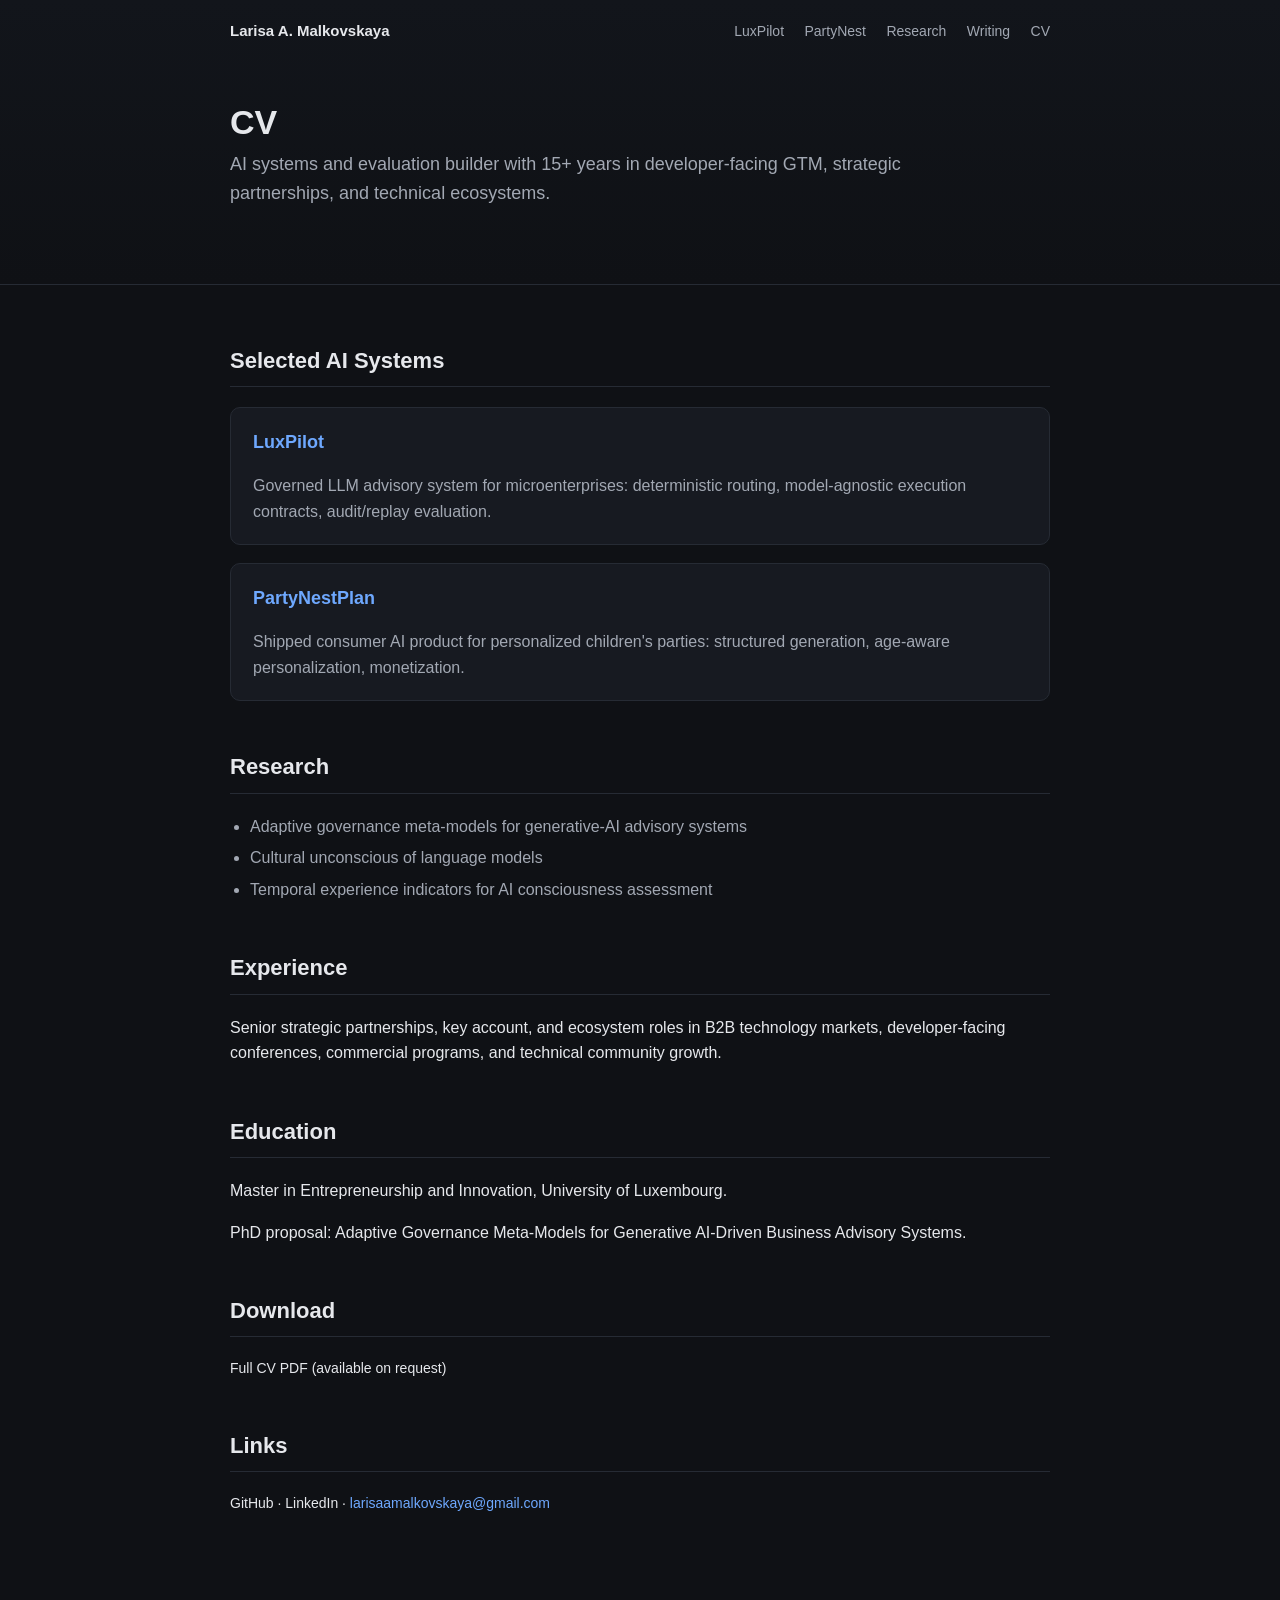
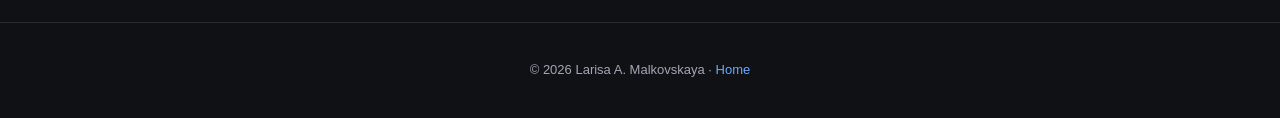
==== cv.html @ 0e454255 "Update cv.html" ====
<!DOCTYPE html>
<html lang="en">
<head>
<meta charset="utf-8">
<meta name="viewport" content="width=device-width, initial-scale=1">
<title>CV — Larisa A. Malkovskaya</title>
<link rel="stylesheet" href="assets/css/style.css">
</head>
<body>
<header class="hero">
<nav class="nav">
<a href="index.html" class="brand">Larisa A. Malkovskaya</a>
<div class="nav-links">
<a href="luxpilot.html">LuxPilot</a>
<a href="partynest.html">PartyNest</a>
<a href="research.html">Research</a>
<a href="writing.html">Writing</a>
<a href="cv.html">CV</a>
</div>
</nav>
<div class="hero-inner">
<h1>CV</h1>
<p class="tagline">AI systems and evaluation builder with 15+ years in developer-facing GTM, strategic partnerships, and technical ecosystems.</p>
</div>
</header>

<main class="container">
<section>
<h2>Selected AI Systems</h2>
<div class="card">
<h3><a href="luxpilot.html">LuxPilot</a></h3>
<p>Governed LLM advisory system for microenterprises: deterministic routing, model-agnostic execution contracts, audit/replay evaluation.</p>
</div>
<div class="card">
<h3><a href="partynest.html">PartyNestPlan</a></h3>
<p>Shipped consumer AI product for personalized children's parties: structured generation, age-aware personalization, monetization.</p>
</div>
</section>

<section>
<h2>Research</h2>
<ul class="list">
<li>Adaptive governance meta-models for generative-AI advisory systems</li>
<li>Cultural unconscious of language models</li>
<li>Temporal experience indicators for AI consciousness assessment</li>
</ul>
</section>

<section>
<h2>Experience</h2>
<p>Senior strategic partnerships, key account, and ecosystem roles in B2B technology markets, developer-facing conferences, commercial programs, and technical community growth.</p>
</section>

<section>
<h2>Education</h2>
<p>Master in Entrepreneurship and Innovation, University of Luxembourg.</p>
<p>PhD proposal: Adaptive Governance Meta-Models for Generative AI-Driven Business Advisory Systems.</p>
</section>

<section>
<h2>Download</h2>
<p class="links">Full CV PDF (available on request)</p>
</section>

<section>
<h2>Links</h2>
<p class="links">GitHub &middot; LinkedIn &middot; <a href="mailto:larisaamalkovskaya@gmail.com">larisaamalkovskaya@gmail.com</a></p>
</section>
</main>

<footer class="footer">
<p>&copy; 2026 Larisa A. Malkovskaya &middot; <a href="index.html">Home</a></p>
</footer>
</body>
</html>
---- assets/css/style.css ----
:root {
  --bg: #0f1115;
  --panel: #171a21;
  --text: #e6e8ec;
  --muted: #a2a8b3;
  --accent: #6ea8fe;
  --border: #262b34;
  --maxw: 860px;
}

* { box-sizing: border-box; }

body {
  margin: 0;
  font-family: -apple-system, BlinkMacSystemFont, "Segoe UI", Roboto, Helvetica, Arial, sans-serif;
  background: var(--bg);
  color: var(--text);
  line-height: 1.6;
}

a { color: var(--accent); text-decoration: none; }
a:hover { text-decoration: underline; }

.hero {
  border-bottom: 1px solid var(--border);
  background: linear-gradient(180deg, #12151b 0%, #0f1115 100%);
}

.nav {
  max-width: var(--maxw);
  margin: 0 auto;
  padding: 18px 20px;
  display: flex;
  flex-wrap: wrap;
  align-items: center;
  justify-content: space-between;
  gap: 12px;
}

.brand {
  font-weight: 700;
  color: var(--text);
  font-size: 15px;
}

.nav-links a {
  margin-left: 16px;
  color: var(--muted);
  font-size: 14px;
}
.nav-links a:hover { color: var(--text); }

.hero-inner {
  max-width: var(--maxw);
  margin: 0 auto;
  padding: 40px 20px 56px;
}

.hero-inner h1 {
  font-size: 34px;
  margin: 0 0 8px;
  line-height: 1.2;
}

.tagline {
  font-size: 18px;
  color: var(--accent);
  margin: 0 0 20px;
  font-weight: 500;
}

.hero-inner p { color: var(--muted); max-width: 680px; }

.container {
  max-width: var(--maxw);
  margin: 0 auto;
  padding: 40px 20px 60px;
}

section { margin-bottom: 48px; }

h2 {
  font-size: 22px;
  border-bottom: 1px solid var(--border);
  padding-bottom: 8px;
  margin-bottom: 20px;
}

h3 { font-size: 18px; margin: 0 0 8px; }

.card {
  background: var(--panel);
  border: 1px solid var(--border);
  border-radius: 10px;
  padding: 20px 22px;
  margin-bottom: 18px;
}

.card p { color: var(--muted); }
.card p:last-child { margin-bottom: 0; }

.links { font-size: 14px; }

.list { padding-left: 20px; color: var(--muted); }
.list li { margin-bottom: 6px; }

.diagram {
  background: var(--panel);
  border: 1px solid var(--border);
  border-radius: 10px;
  padding: 16px 20px;
  font-family: ui-monospace, SFMono-Regular, Menlo, monospace;
  font-size: 13px;
  color: var(--text);
  overflow-x: auto;
}

.status {
  display: inline-block;
  font-size: 12px;
  color: var(--muted);
  border: 1px solid var(--border);
  border-radius: 999px;
  padding: 2px 10px;
  margin-left: 6px;
}

.footer {
  border-top: 1px solid var(--border);
  padding: 24px 20px;
  text-align: center;
  color: var(--muted);
  font-size: 13px;
}

@media (max-width: 600px) {
  .hero-inner h1 { font-size: 28px; }
  .nav { flex-direction: column; align-items: flex-start; }
  .nav-links a { margin-left: 0; margin-right: 14px; }
}
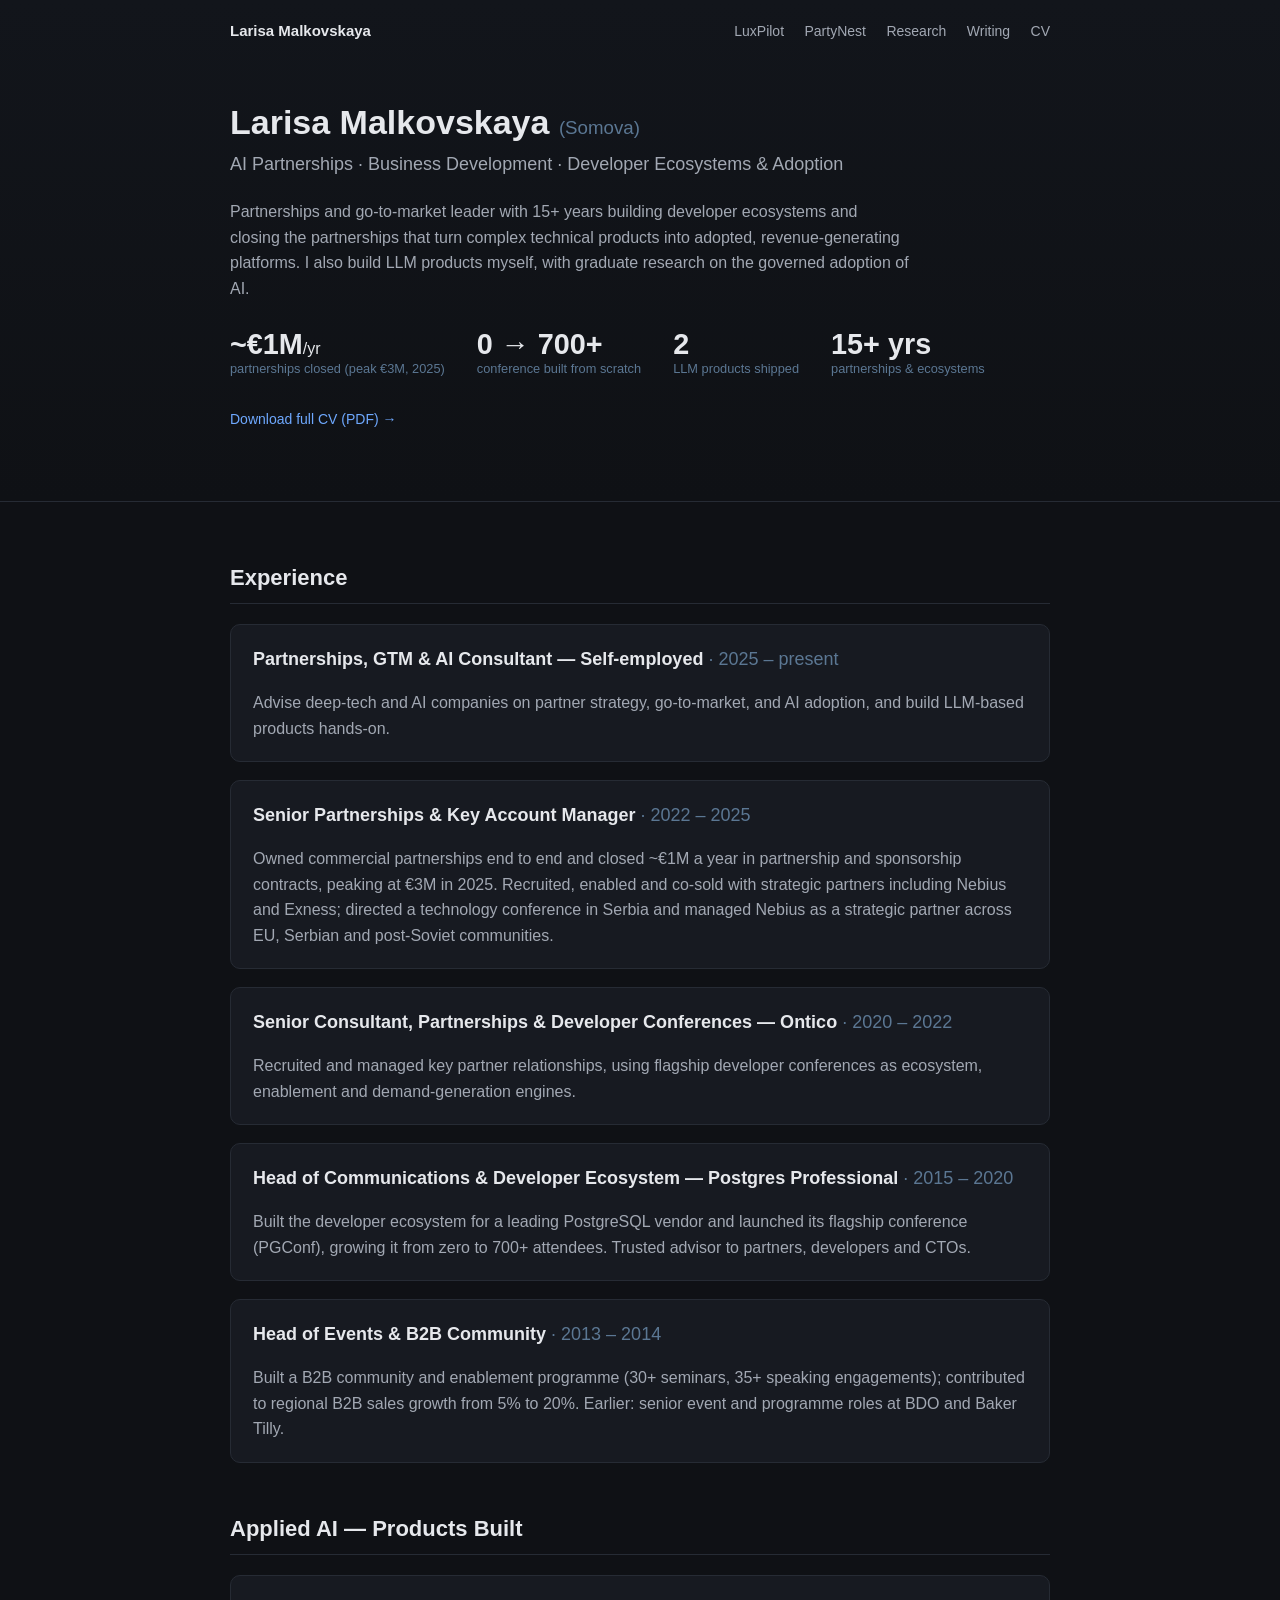
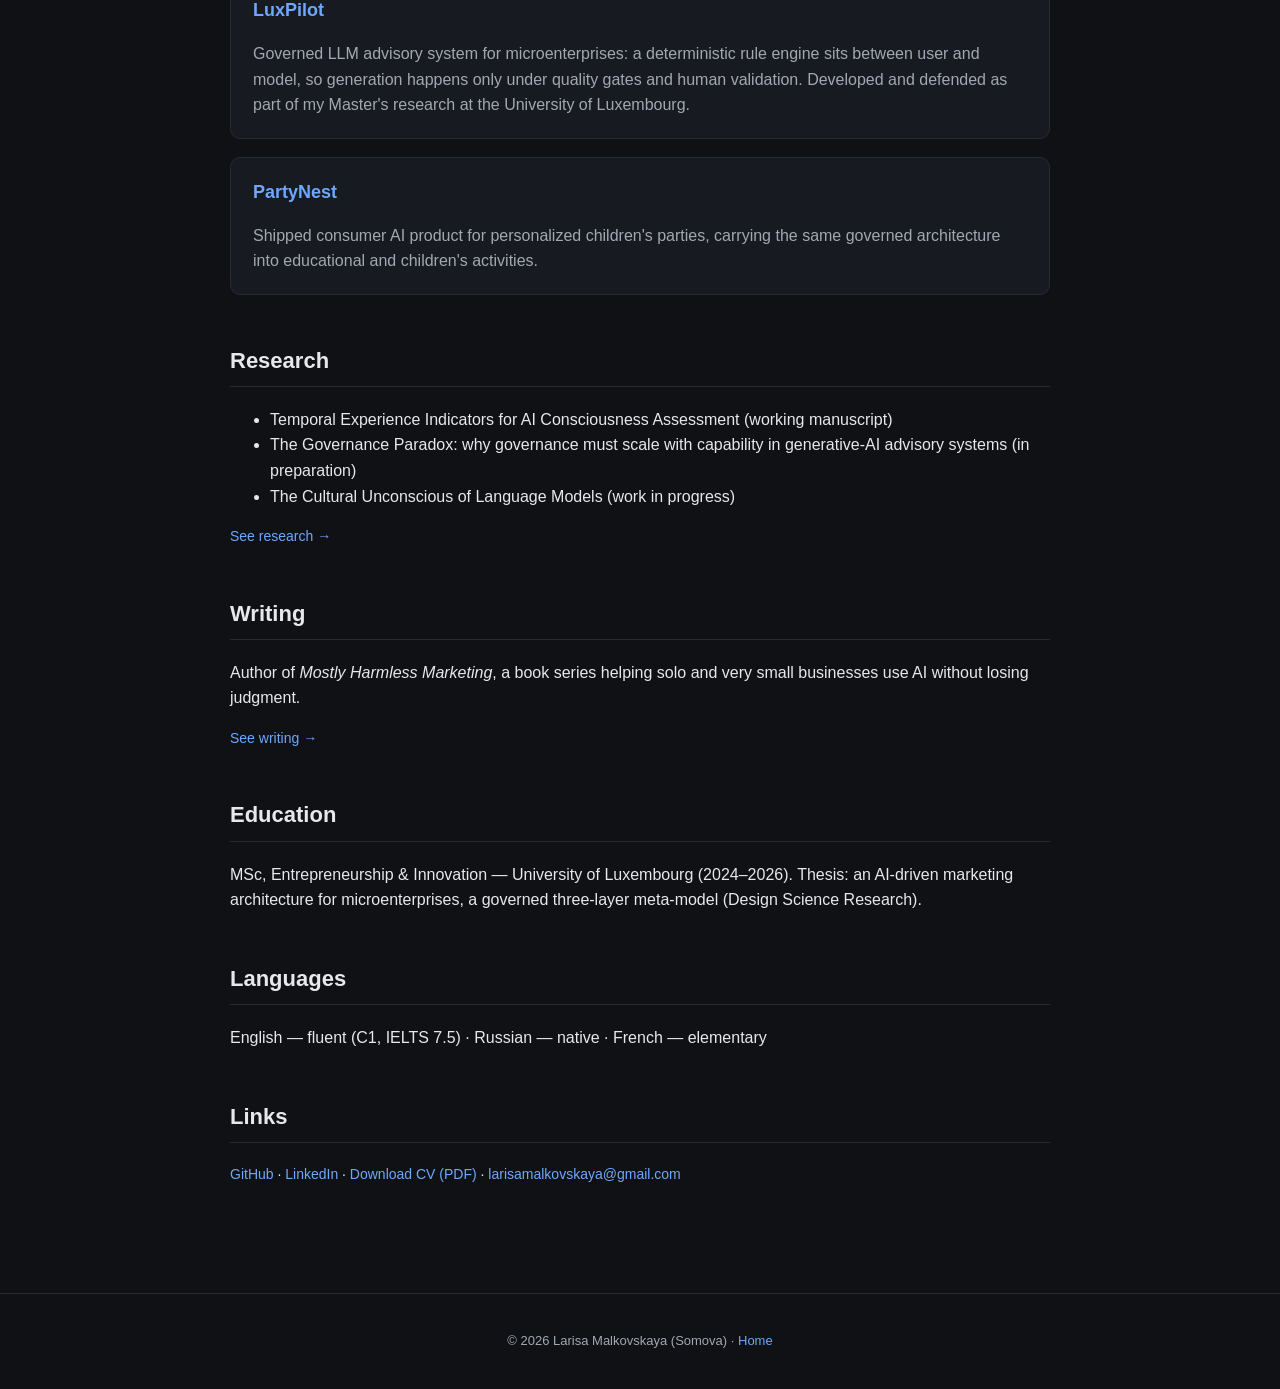
==== commit 78569ee7: "Update cv.html" ====
--- a/cv.html
+++ b/cv.html
@@ -3,13 +3,13 @@
 <head>
 <meta charset="utf-8">
 <meta name="viewport" content="width=device-width, initial-scale=1">
-<title>CV — Larisa A. Malkovskaya</title>
+<title>CV — Larisa Malkovskaya (Somova)</title>
 <link rel="stylesheet" href="assets/css/style.css">
 </head>
 <body>
 <header class="hero">
 <nav class="nav">
-<a href="index.html" class="brand">Larisa A. Malkovskaya</a>
+<a href="index.html" class="brand">Larisa Malkovskaya</a>
 <div class="nav-links">
 <a href="luxpilot.html">LuxPilot</a>
 <a href="partynest.html">PartyNest</a>
@@ -19,57 +19,104 @@
 </div>
 </nav>
 <div class="hero-inner">
-<h1>CV</h1>
-<p class="tagline">AI systems and evaluation builder with 15+ years in developer-facing GTM, strategic partnerships, and technical ecosystems.</p>
+<h1>Larisa Malkovskaya <span style="font-size:0.55em;color:#5B7793;font-weight:400;">(Somova)</span></h1>
+<p class="tagline">AI Partnerships · Business Development · Developer Ecosystems &amp; Adoption</p>
+<p>Partnerships and go-to-market leader with 15+ years building developer ecosystems and closing the partnerships that turn complex technical products into adopted, revenue-generating platforms. I also build LLM products myself, with graduate research on the governed adoption of AI.</p>
+
+<div style="display:flex;flex-wrap:wrap;gap:2rem;margin:1.8rem 0;">
+  <div><div style="font-size:1.8rem;font-weight:700;line-height:1;">~€1M<span style="font-size:1rem;font-weight:400;">/yr</span></div><div style="font-size:0.8rem;color:#5B7793;">partnerships closed (peak €3M, 2025)</div></div>
+  <div><div style="font-size:1.8rem;font-weight:700;line-height:1;">0 → 700+</div><div style="font-size:0.8rem;color:#5B7793;">conference built from scratch</div></div>
+  <div><div style="font-size:1.8rem;font-weight:700;line-height:1;">2</div><div style="font-size:0.8rem;color:#5B7793;">LLM products shipped</div></div>
+  <div><div style="font-size:1.8rem;font-weight:700;line-height:1;">15+ yrs</div><div style="font-size:0.8rem;color:#5B7793;">partnerships &amp; ecosystems</div></div>
+</div>
+
+<p class="links"><a href="assets/Larisa_Malkovskaya_CV.pdf" download>Download full CV (PDF) →</a></p>
 </div>
 </header>
 
 <main class="container">
-<section>
-<h2>Selected AI Systems</h2>
-<div class="card">
-<h3><a href="luxpilot.html">LuxPilot</a></h3>
-<p>Governed LLM advisory system for microenterprises: deterministic routing, model-agnostic execution contracts, audit/replay evaluation.</p>
-</div>
-<div class="card">
-<h3><a href="partynest.html">PartyNestPlan</a></h3>
-<p>Shipped consumer AI product for personalized children's parties: structured generation, age-aware personalization, monetization.</p>
-</div>
+
+<section id="experience">
+<h2>Experience</h2>
+
+<article class="card">
+<h3>Partnerships, GTM &amp; AI Consultant — Self-employed <span style="color:#5B7793;font-weight:400;">· 2025 – present</span></h3>
+<p>Advise deep-tech and AI companies on partner strategy, go-to-market, and AI adoption, and build LLM-based products hands-on.</p>
+</article>
+
+<article class="card">
+<h3>Senior Partnerships &amp; Key Account Manager <span style="color:#5B7793;font-weight:400;">· 2022 – 2025</span></h3>
+<p>Owned commercial partnerships end to end and closed ~€1M a year in partnership and sponsorship contracts, peaking at €3M in 2025. Recruited, enabled and co-sold with strategic partners including Nebius and Exness; directed a technology conference in Serbia and managed Nebius as a strategic partner across EU, Serbian and post-Soviet communities.</p>
+</article>
+
+<article class="card">
+<h3>Senior Consultant, Partnerships &amp; Developer Conferences — Ontico <span style="color:#5B7793;font-weight:400;">· 2020 – 2022</span></h3>
+<p>Recruited and managed key partner relationships, using flagship developer conferences as ecosystem, enablement and demand-generation engines.</p>
+</article>
+
+<article class="card">
+<h3>Head of Communications &amp; Developer Ecosystem — Postgres Professional <span style="color:#5B7793;font-weight:400;">· 2015 – 2020</span></h3>
+<p>Built the developer ecosystem for a leading PostgreSQL vendor and launched its flagship conference (PGConf), growing it from zero to 700+ attendees. Trusted advisor to partners, developers and CTOs.</p>
+</article>
+
+<article class="card">
+<h3>Head of Events &amp; B2B Community <span style="color:#5B7793;font-weight:400;">· 2013 – 2014</span></h3>
+<p>Built a B2B community and enablement programme (30+ seminars, 35+ speaking engagements); contributed to regional B2B sales growth from 5% to 20%. Earlier: senior event and programme roles at BDO and Baker Tilly.</p>
+</article>
 </section>
 
-<section>
-<h2>Research</h2>
-<ul class="list">
-<li>Adaptive governance meta-models for generative-AI advisory systems</li>
-<li>Cultural unconscious of language models</li>
-<li>Temporal experience indicators for AI consciousness assessment</li>
-</ul>
+<section id="ai">
+<h2>Applied AI — Products Built</h2>
+<article class="card">
+<h3><a href="luxpilot.html">LuxPilot</a></h3>
+<p>Governed LLM advisory system for microenterprises: a deterministic rule engine sits between user and model, so generation happens only under quality gates and human validation. Developed and defended as part of my Master's research at the University of Luxembourg.</p>
+</article>
+<article class="card">
+<h3><a href="partynest.html">PartyNest</a></h3>
+<p>Shipped consumer AI product for personalized children's parties, carrying the same governed architecture into educational and children's activities.</p>
+</article>
 </section>
 
-<section>
-<h2>Experience</h2>
-<p>Senior strategic partnerships, key account, and ecosystem roles in B2B technology markets, developer-facing conferences, commercial programs, and technical community growth.</p>
+<section id="research">
+<h2>Research</h2>
+<ul>
+<li>Temporal Experience Indicators for AI Consciousness Assessment (working manuscript)</li>
+<li>The Governance Paradox: why governance must scale with capability in generative-AI advisory systems (in preparation)</li>
+<li>The Cultural Unconscious of Language Models (work in progress)</li>
+</ul>
+<p class="links"><a href="research.html">See research →</a></p>
 </section>
 
-<section>
-<h2>Education</h2>
-<p>Master in Entrepreneurship and Innovation, University of Luxembourg.</p>
-<p>PhD proposal: Adaptive Governance Meta-Models for Generative AI-Driven Business Advisory Systems.</p>
+<section id="writing">
+<h2>Writing</h2>
+<p>Author of <em>Mostly Harmless Marketing</em>, a book series helping solo and very small businesses use AI without losing judgment.</p>
+<p class="links"><a href="writing.html">See writing →</a></p>
 </section>
 
-<section>
-<h2>Download</h2>
-<p class="links">Full CV PDF (available on request)</p>
+<section id="education">
+<h2>Education</h2>
+<p>MSc, Entrepreneurship &amp; Innovation — University of Luxembourg (2024–2026). Thesis: an AI-driven marketing architecture for microenterprises, a governed three-layer meta-model (Design Science Research).</p>
 </section>
 
-<section>
+<section id="languages">
+<h2>Languages</h2>
+<p>English — fluent (C1, IELTS 7.5) · Russian — native · French — elementary</p>
+</section>
+
+<section id="links">
 <h2>Links</h2>
-<p class="links">GitHub &middot; LinkedIn &middot; <a href="mailto:larisaamalkovskaya@gmail.com">larisaamalkovskaya@gmail.com</a></p>
+<p class="links">
+<a href="https://github.com/larisaamalkovskaya" target="_blank" rel="noopener">GitHub</a> &middot;
+<a href="https://www.linkedin.com/in/larisa-somova" target="_blank" rel="noopener">LinkedIn</a> &middot;
+<a href="assets/Larisa_Malkovskaya_CV.pdf" download>Download CV (PDF)</a> &middot;
+<a href="mailto:larisamalkovskaya@gmail.com">larisamalkovskaya@gmail.com</a>
+</p>
 </section>
+
 </main>
 
 <footer class="footer">
-<p>&copy; 2026 Larisa A. Malkovskaya &middot; <a href="index.html">Home</a></p>
+<p>&copy; 2026 Larisa Malkovskaya (Somova) · <a href="index.html">Home</a></p>
 </footer>
 </body>
 </html>
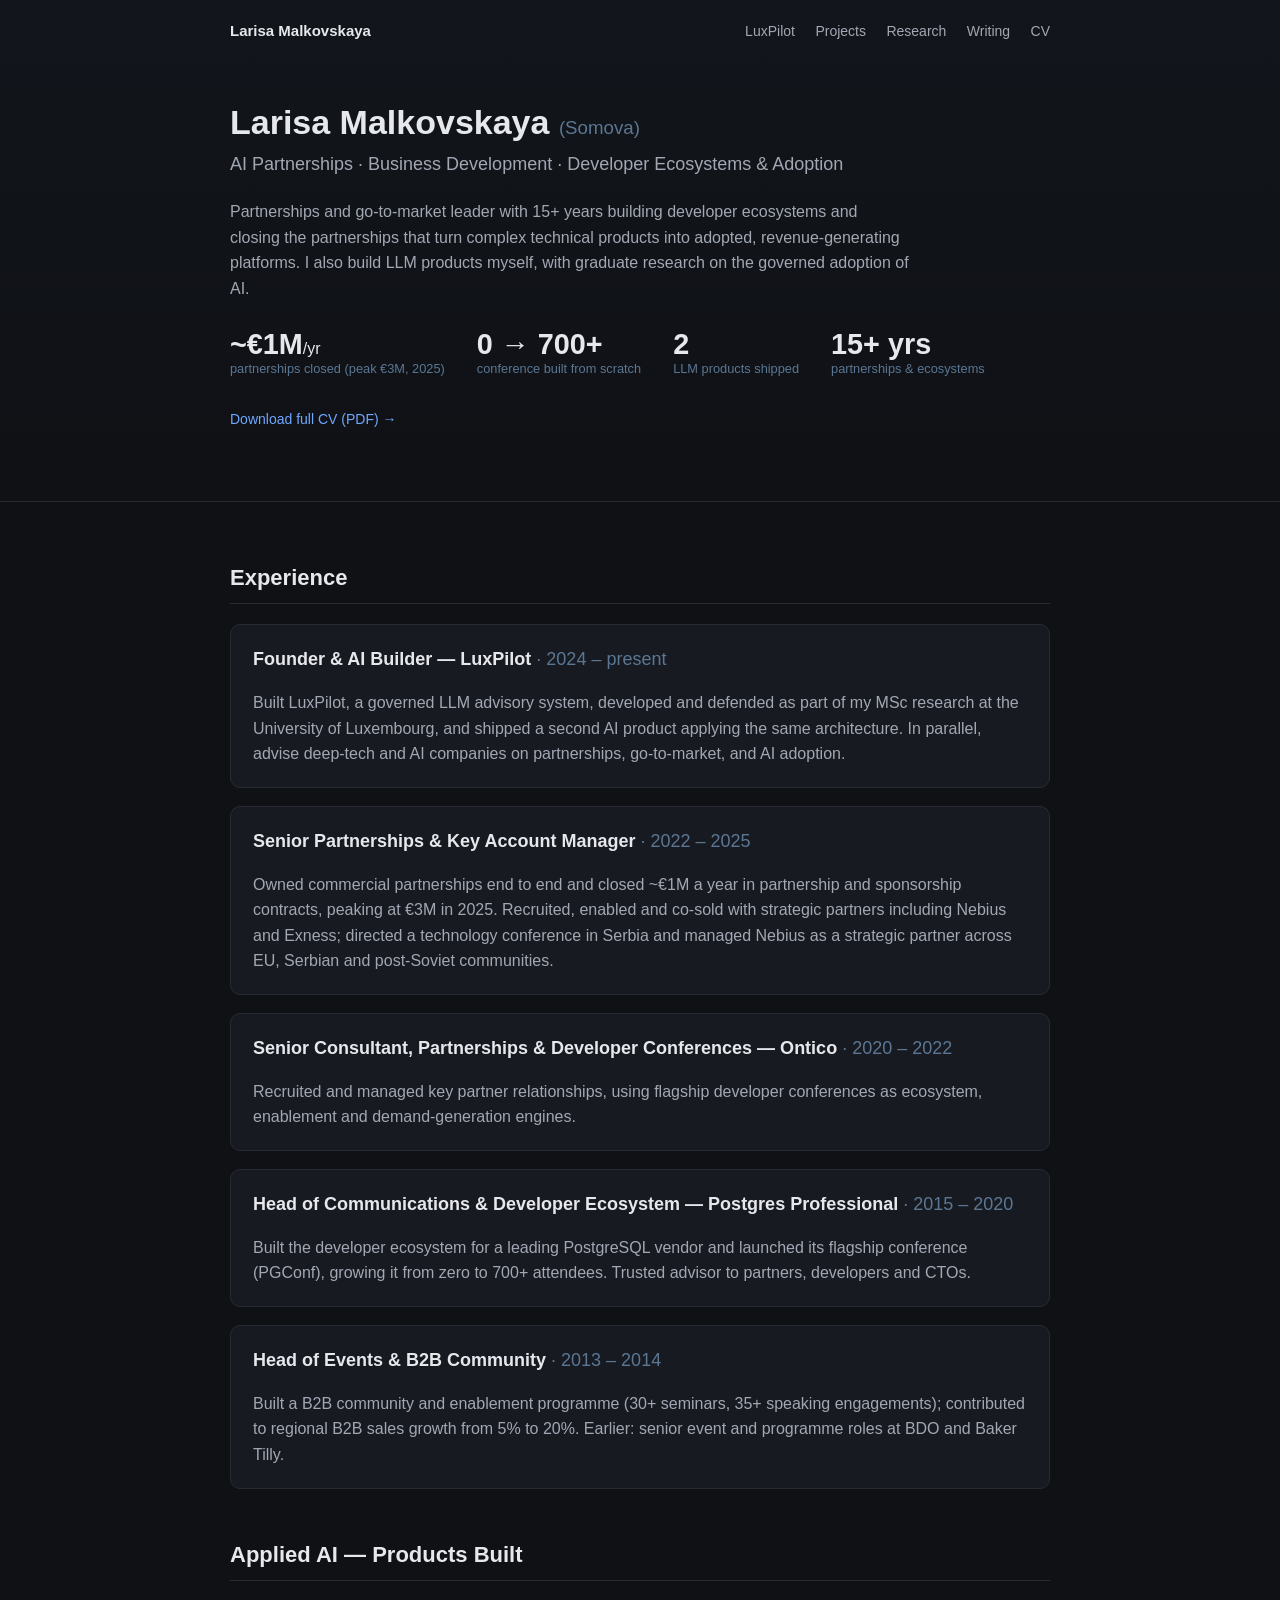
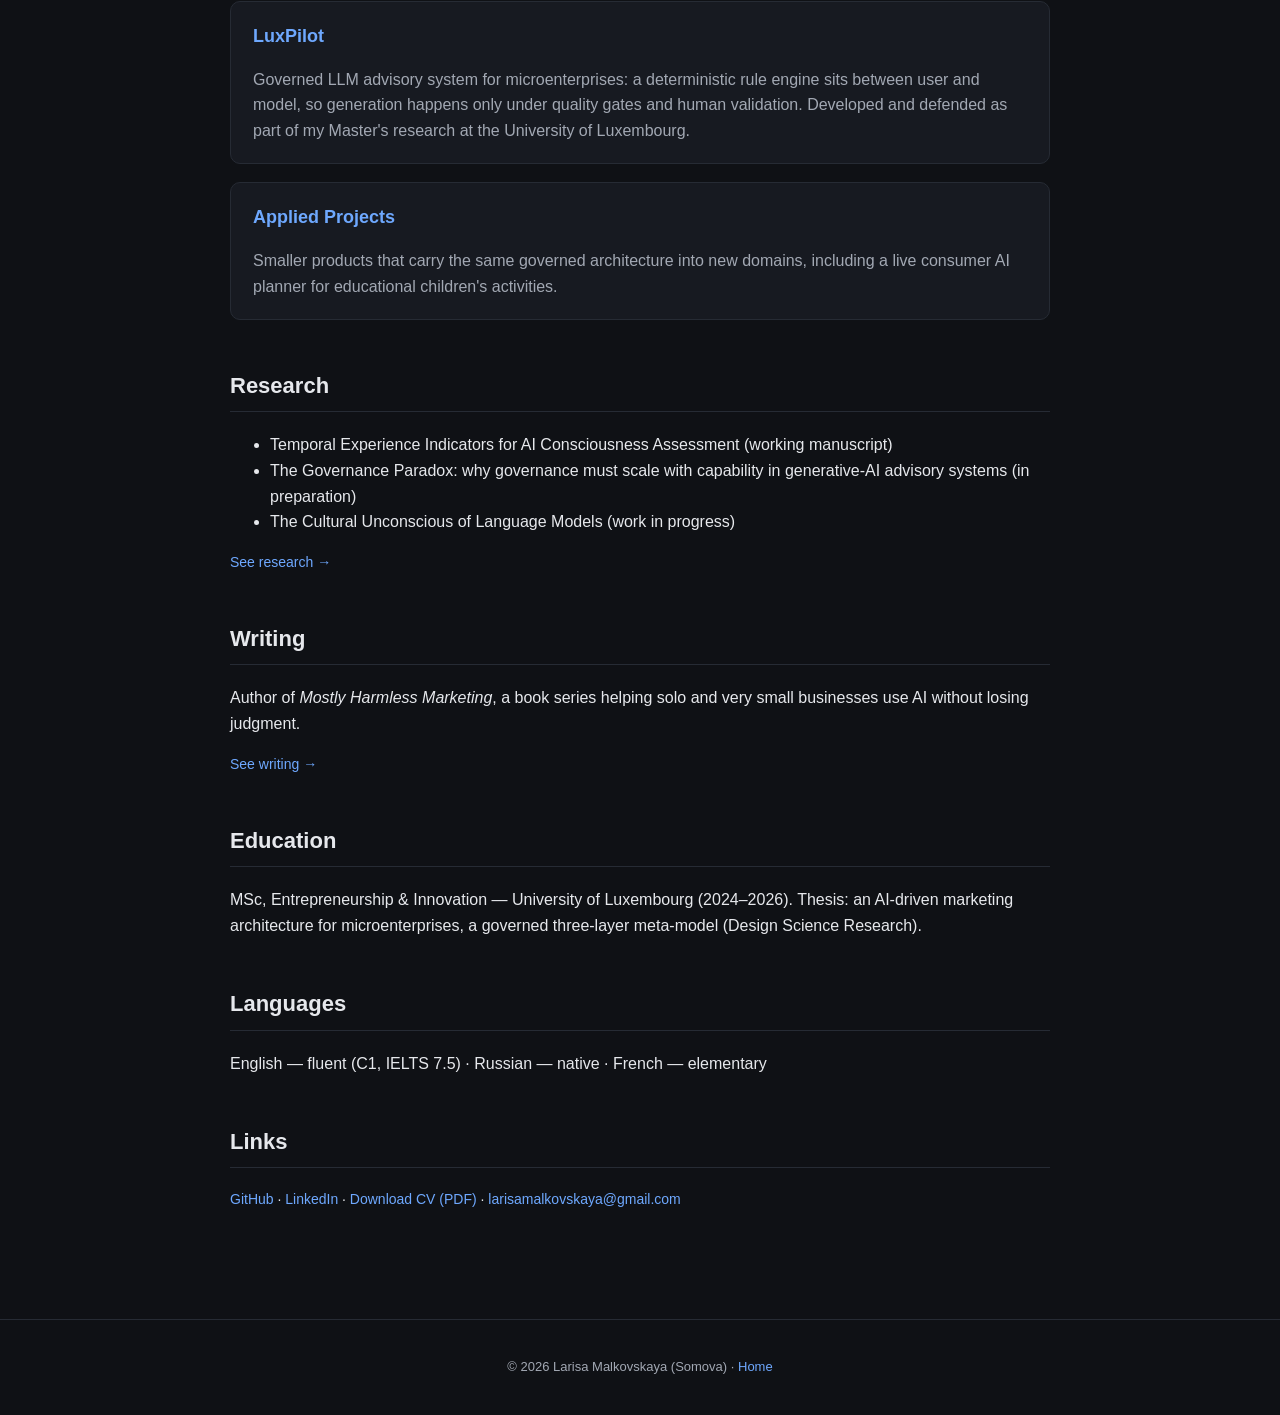
==== commit 10467bf9: "Update cv.html" ====
--- a/cv.html
+++ b/cv.html
@@ -12,7 +12,7 @@
 <a href="index.html" class="brand">Larisa Malkovskaya</a>
 <div class="nav-links">
 <a href="luxpilot.html">LuxPilot</a>
-<a href="partynest.html">PartyNest</a>
+<a href="partynest.html">Projects</a>
 <a href="research.html">Research</a>
 <a href="writing.html">Writing</a>
 <a href="cv.html">CV</a>
@@ -40,8 +40,8 @@
 <h2>Experience</h2>
 
 <article class="card">
-<h3>Partnerships, GTM &amp; AI Consultant — Self-employed <span style="color:#5B7793;font-weight:400;">· 2025 – present</span></h3>
-<p>Advise deep-tech and AI companies on partner strategy, go-to-market, and AI adoption, and build LLM-based products hands-on.</p>
+<h3>Founder &amp; AI Builder — LuxPilot <span style="color:#5B7793;font-weight:400;">· 2024 – present</span></h3>
+<p>Built LuxPilot, a governed LLM advisory system, developed and defended as part of my MSc research at the University of Luxembourg, and shipped a second AI product applying the same architecture. In parallel, advise deep-tech and AI companies on partnerships, go-to-market, and AI adoption.</p>
 </article>
 
 <article class="card">
@@ -72,8 +72,8 @@
 <p>Governed LLM advisory system for microenterprises: a deterministic rule engine sits between user and model, so generation happens only under quality gates and human validation. Developed and defended as part of my Master's research at the University of Luxembourg.</p>
 </article>
 <article class="card">
-<h3><a href="partynest.html">PartyNest</a></h3>
-<p>Shipped consumer AI product for personalized children's parties, carrying the same governed architecture into educational and children's activities.</p>
+<h3><a href="partynest.html">Applied Projects</a></h3>
+<p>Smaller products that carry the same governed architecture into new domains, including a live consumer AI planner for educational children's activities.</p>
 </article>
 </section>
 
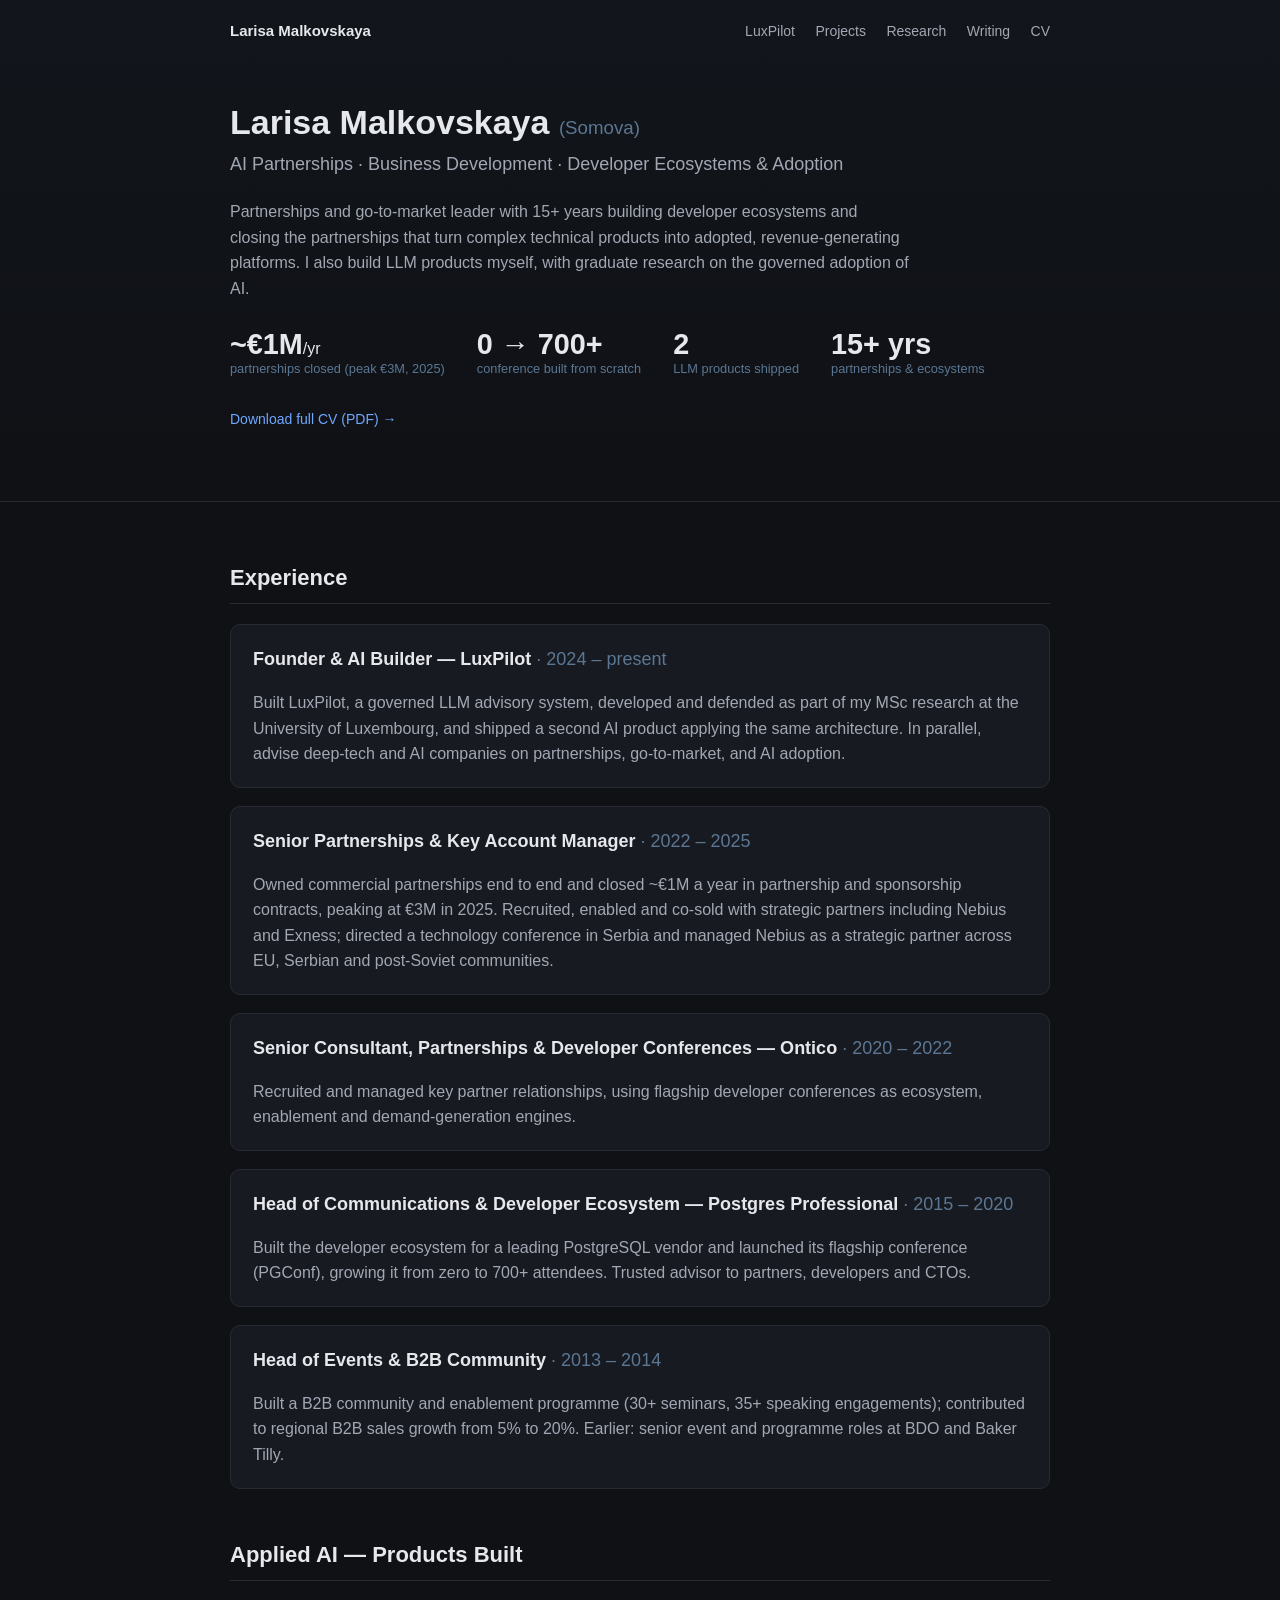
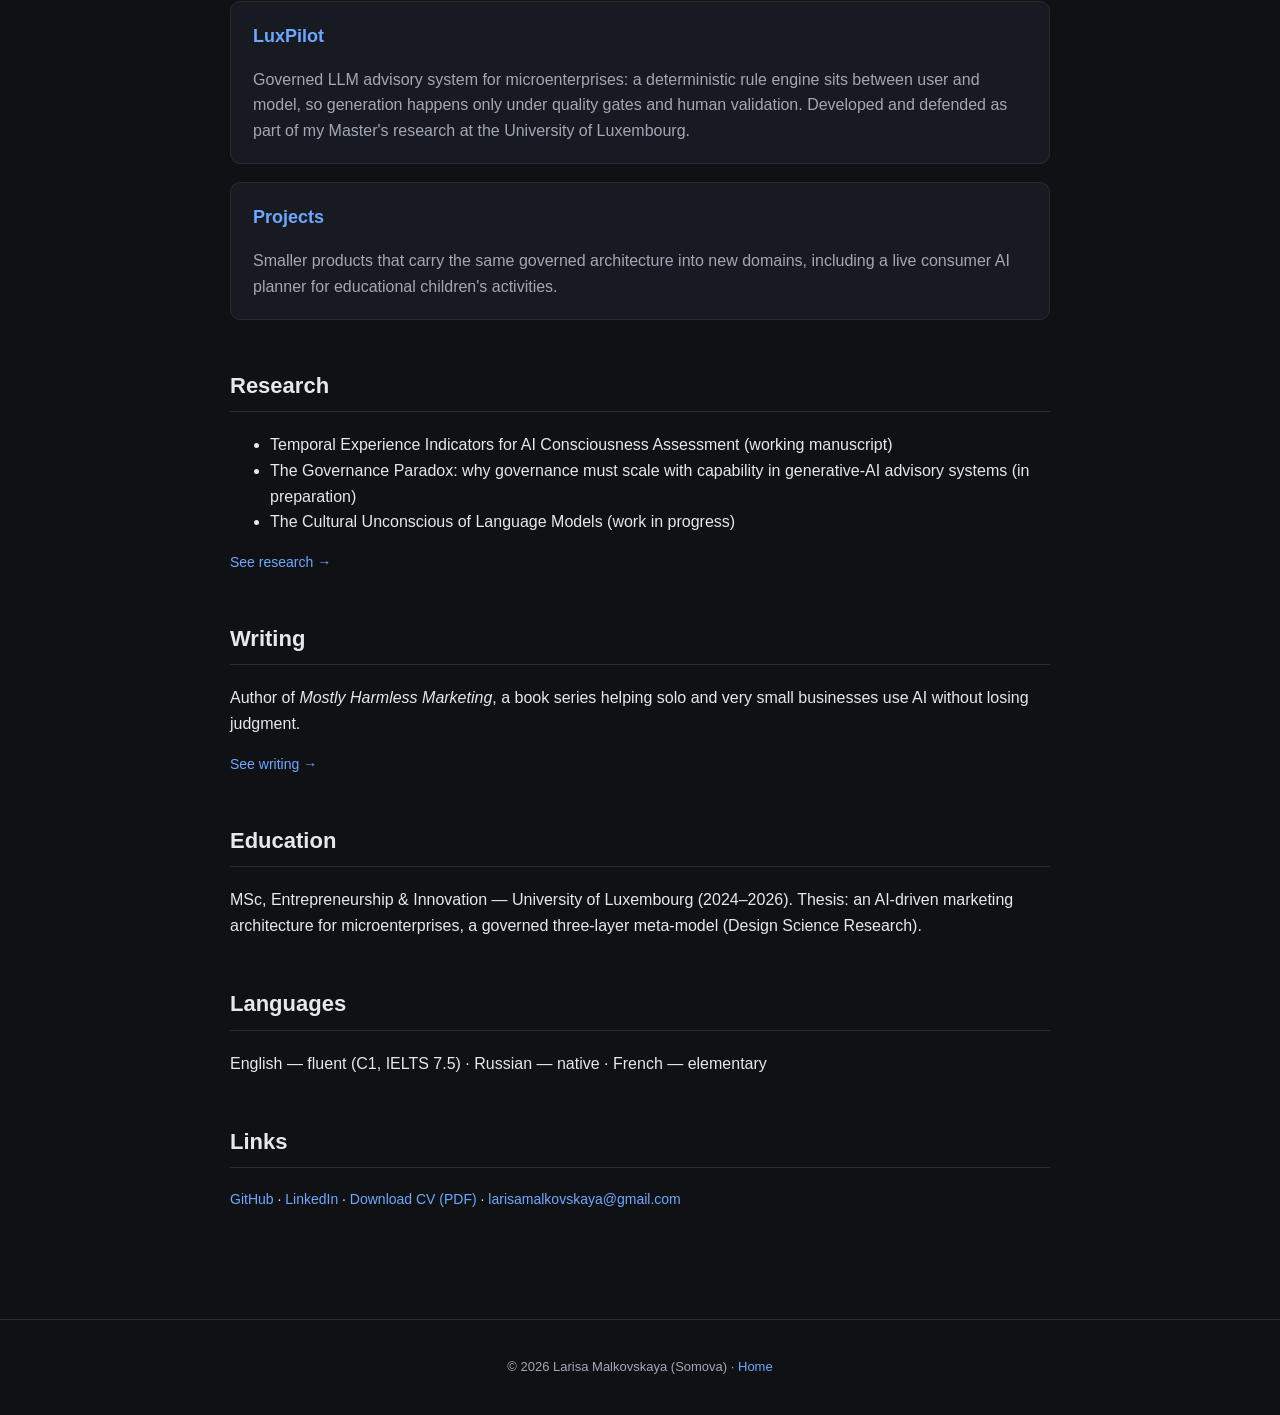
==== commit 451a6aee: "Rename section heading to Projects" ====
--- a/cv.html
+++ b/cv.html
@@ -12,7 +12,7 @@
 <a href="index.html" class="brand">Larisa Malkovskaya</a>
 <div class="nav-links">
 <a href="luxpilot.html">LuxPilot</a>
-<a href="partynest.html">Projects</a>
+<a href="projects.html">Projects</a>
 <a href="research.html">Research</a>
 <a href="writing.html">Writing</a>
 <a href="cv.html">CV</a>
@@ -72,7 +72,7 @@
 <p>Governed LLM advisory system for microenterprises: a deterministic rule engine sits between user and model, so generation happens only under quality gates and human validation. Developed and defended as part of my Master's research at the University of Luxembourg.</p>
 </article>
 <article class="card">
-<h3><a href="partynest.html">Applied Projects</a></h3>
+<h3><a href="projects.html">Projects</a></h3>
 <p>Smaller products that carry the same governed architecture into new domains, including a live consumer AI planner for educational children's activities.</p>
 </article>
 </section>
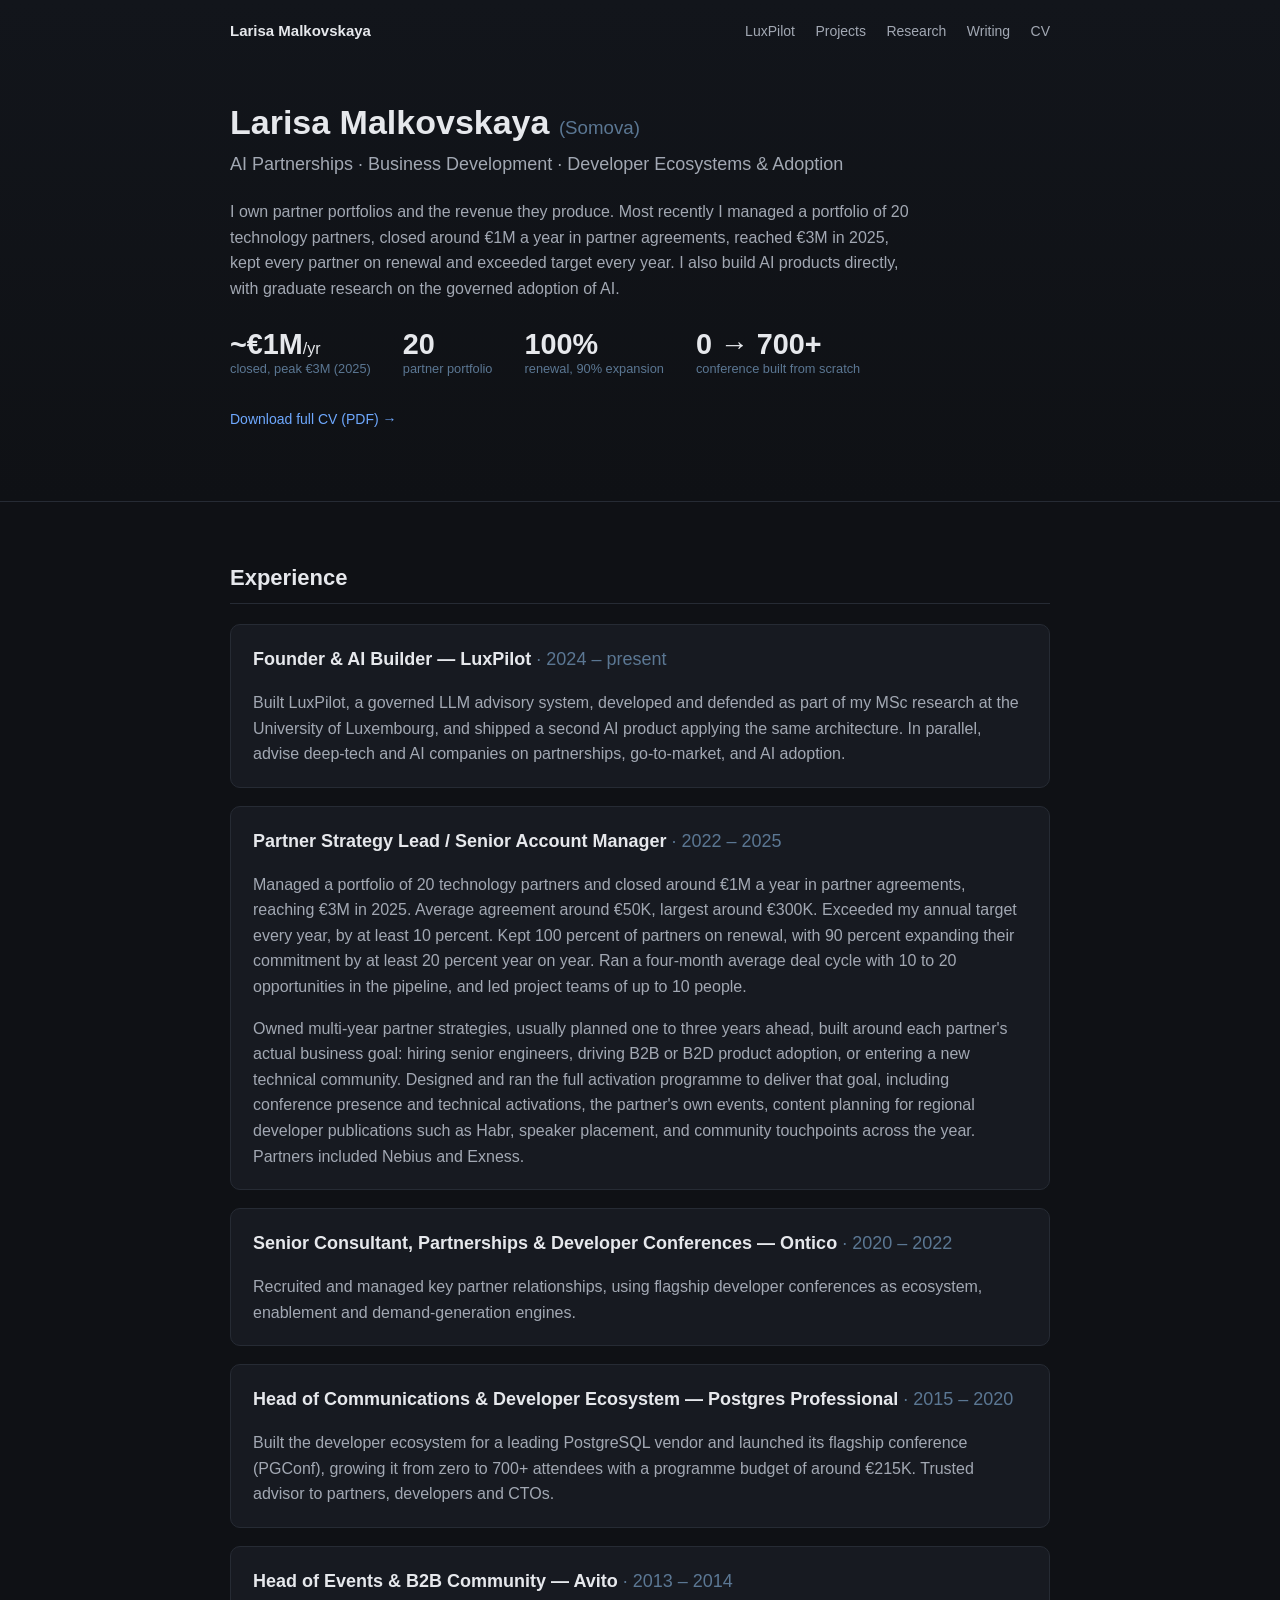
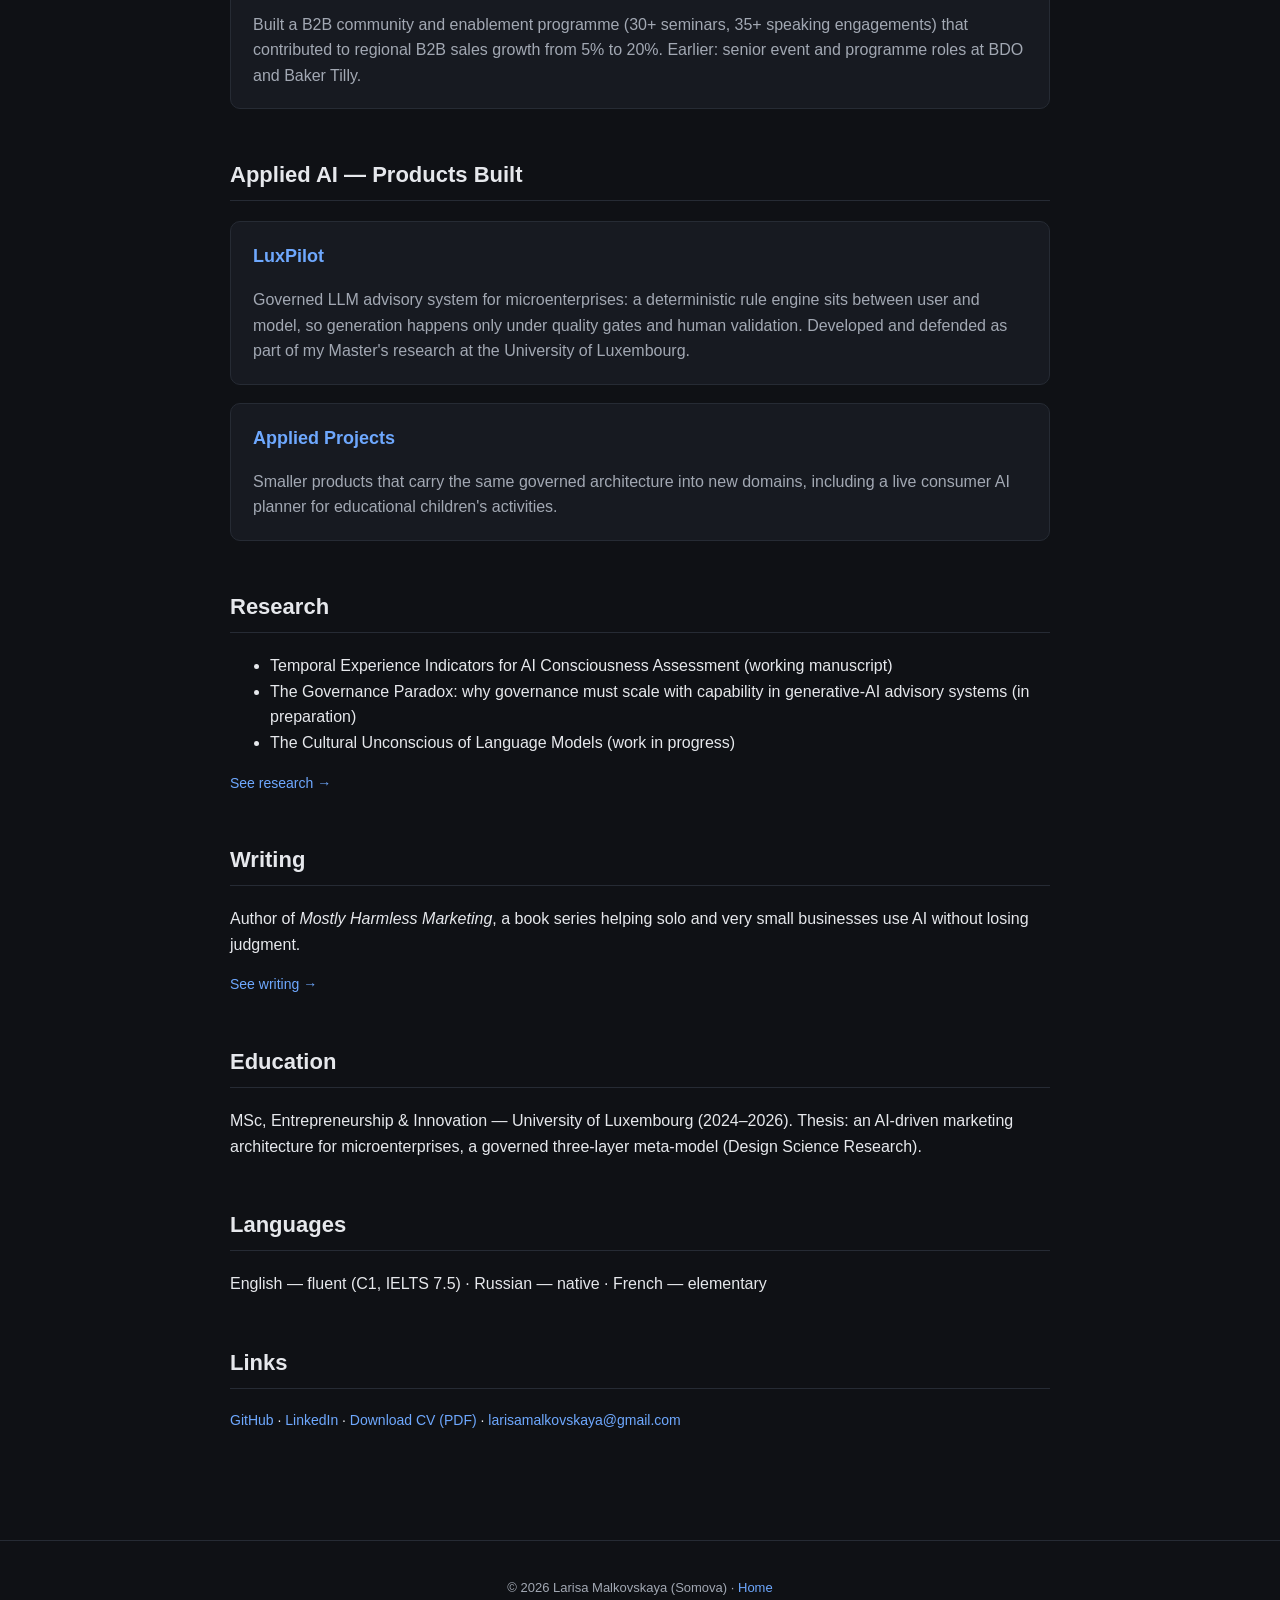
==== commit 90284ae0: "Update cv.html" ====
--- a/cv.html
+++ b/cv.html
@@ -21,13 +21,13 @@
 <div class="hero-inner">
 <h1>Larisa Malkovskaya <span style="font-size:0.55em;color:#5B7793;font-weight:400;">(Somova)</span></h1>
 <p class="tagline">AI Partnerships · Business Development · Developer Ecosystems &amp; Adoption</p>
-<p>Partnerships and go-to-market leader with 15+ years building developer ecosystems and closing the partnerships that turn complex technical products into adopted, revenue-generating platforms. I also build LLM products myself, with graduate research on the governed adoption of AI.</p>
+<p>I own partner portfolios and the revenue they produce. Most recently I managed a portfolio of 20 technology partners, closed around €1M a year in partner agreements, reached €3M in 2025, kept every partner on renewal and exceeded target every year. I also build AI products directly, with graduate research on the governed adoption of AI.</p>
 
 <div style="display:flex;flex-wrap:wrap;gap:2rem;margin:1.8rem 0;">
-  <div><div style="font-size:1.8rem;font-weight:700;line-height:1;">~€1M<span style="font-size:1rem;font-weight:400;">/yr</span></div><div style="font-size:0.8rem;color:#5B7793;">partnerships closed (peak €3M, 2025)</div></div>
+  <div><div style="font-size:1.8rem;font-weight:700;line-height:1;">~€1M<span style="font-size:1rem;font-weight:400;">/yr</span></div><div style="font-size:0.8rem;color:#5B7793;">closed, peak €3M (2025)</div></div>
+  <div><div style="font-size:1.8rem;font-weight:700;line-height:1;">20</div><div style="font-size:0.8rem;color:#5B7793;">partner portfolio</div></div>
+  <div><div style="font-size:1.8rem;font-weight:700;line-height:1;">100%</div><div style="font-size:0.8rem;color:#5B7793;">renewal, 90% expansion</div></div>
   <div><div style="font-size:1.8rem;font-weight:700;line-height:1;">0 → 700+</div><div style="font-size:0.8rem;color:#5B7793;">conference built from scratch</div></div>
-  <div><div style="font-size:1.8rem;font-weight:700;line-height:1;">2</div><div style="font-size:0.8rem;color:#5B7793;">LLM products shipped</div></div>
-  <div><div style="font-size:1.8rem;font-weight:700;line-height:1;">15+ yrs</div><div style="font-size:0.8rem;color:#5B7793;">partnerships &amp; ecosystems</div></div>
 </div>
 
 <p class="links"><a href="assets/Larisa_Malkovskaya_CV.pdf" download>Download full CV (PDF) →</a></p>
@@ -45,8 +45,9 @@
 </article>
 
 <article class="card">
-<h3>Senior Partnerships &amp; Key Account Manager <span style="color:#5B7793;font-weight:400;">· 2022 – 2025</span></h3>
-<p>Owned commercial partnerships end to end and closed ~€1M a year in partnership and sponsorship contracts, peaking at €3M in 2025. Recruited, enabled and co-sold with strategic partners including Nebius and Exness; directed a technology conference in Serbia and managed Nebius as a strategic partner across EU, Serbian and post-Soviet communities.</p>
+<h3>Partner Strategy Lead / Senior Account Manager <span style="color:#5B7793;font-weight:400;">· 2022 – 2025</span></h3>
+<p>Managed a portfolio of 20 technology partners and closed around €1M a year in partner agreements, reaching €3M in 2025. Average agreement around €50K, largest around €300K. Exceeded my annual target every year, by at least 10 percent. Kept 100 percent of partners on renewal, with 90 percent expanding their commitment by at least 20 percent year on year. Ran a four-month average deal cycle with 10 to 20 opportunities in the pipeline, and led project teams of up to 10 people.</p>
+<p>Owned multi-year partner strategies, usually planned one to three years ahead, built around each partner's actual business goal: hiring senior engineers, driving B2B or B2D product adoption, or entering a new technical community. Designed and ran the full activation programme to deliver that goal, including conference presence and technical activations, the partner's own events, content planning for regional developer publications such as Habr, speaker placement, and community touchpoints across the year. Partners included Nebius and Exness.</p>
 </article>
 
 <article class="card">
@@ -56,12 +57,12 @@
 
 <article class="card">
 <h3>Head of Communications &amp; Developer Ecosystem — Postgres Professional <span style="color:#5B7793;font-weight:400;">· 2015 – 2020</span></h3>
-<p>Built the developer ecosystem for a leading PostgreSQL vendor and launched its flagship conference (PGConf), growing it from zero to 700+ attendees. Trusted advisor to partners, developers and CTOs.</p>
+<p>Built the developer ecosystem for a leading PostgreSQL vendor and launched its flagship conference (PGConf), growing it from zero to 700+ attendees with a programme budget of around €215K. Trusted advisor to partners, developers and CTOs.</p>
 </article>
 
 <article class="card">
-<h3>Head of Events &amp; B2B Community <span style="color:#5B7793;font-weight:400;">· 2013 – 2014</span></h3>
-<p>Built a B2B community and enablement programme (30+ seminars, 35+ speaking engagements); contributed to regional B2B sales growth from 5% to 20%. Earlier: senior event and programme roles at BDO and Baker Tilly.</p>
+<h3>Head of Events &amp; B2B Community — Avito <span style="color:#5B7793;font-weight:400;">· 2013 – 2014</span></h3>
+<p>Built a B2B community and enablement programme (30+ seminars, 35+ speaking engagements) that contributed to regional B2B sales growth from 5% to 20%. Earlier: senior event and programme roles at BDO and Baker Tilly.</p>
 </article>
 </section>
 
@@ -72,7 +73,7 @@
 <p>Governed LLM advisory system for microenterprises: a deterministic rule engine sits between user and model, so generation happens only under quality gates and human validation. Developed and defended as part of my Master's research at the University of Luxembourg.</p>
 </article>
 <article class="card">
-<h3><a href="projects.html">Projects</a></h3>
+<h3><a href="projects.html">Applied Projects</a></h3>
 <p>Smaller products that carry the same governed architecture into new domains, including a live consumer AI planner for educational children's activities.</p>
 </article>
 </section>
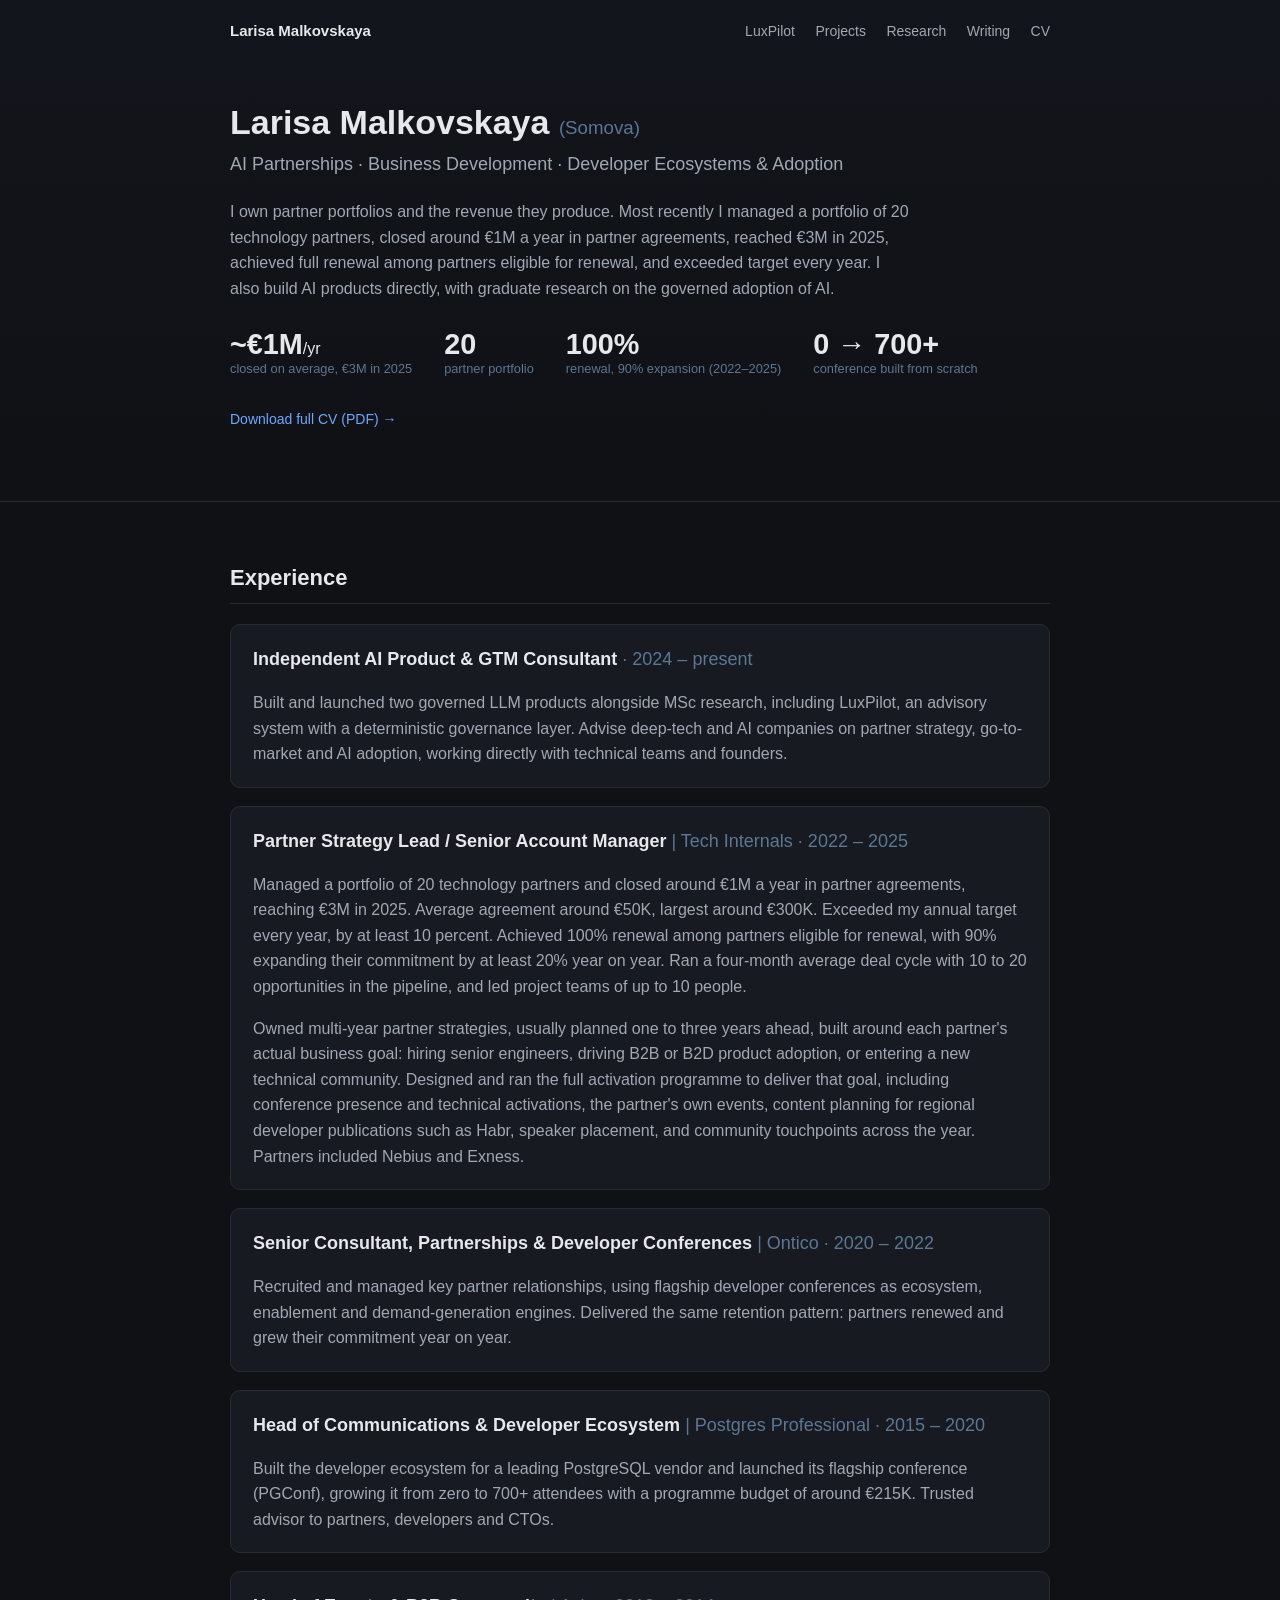
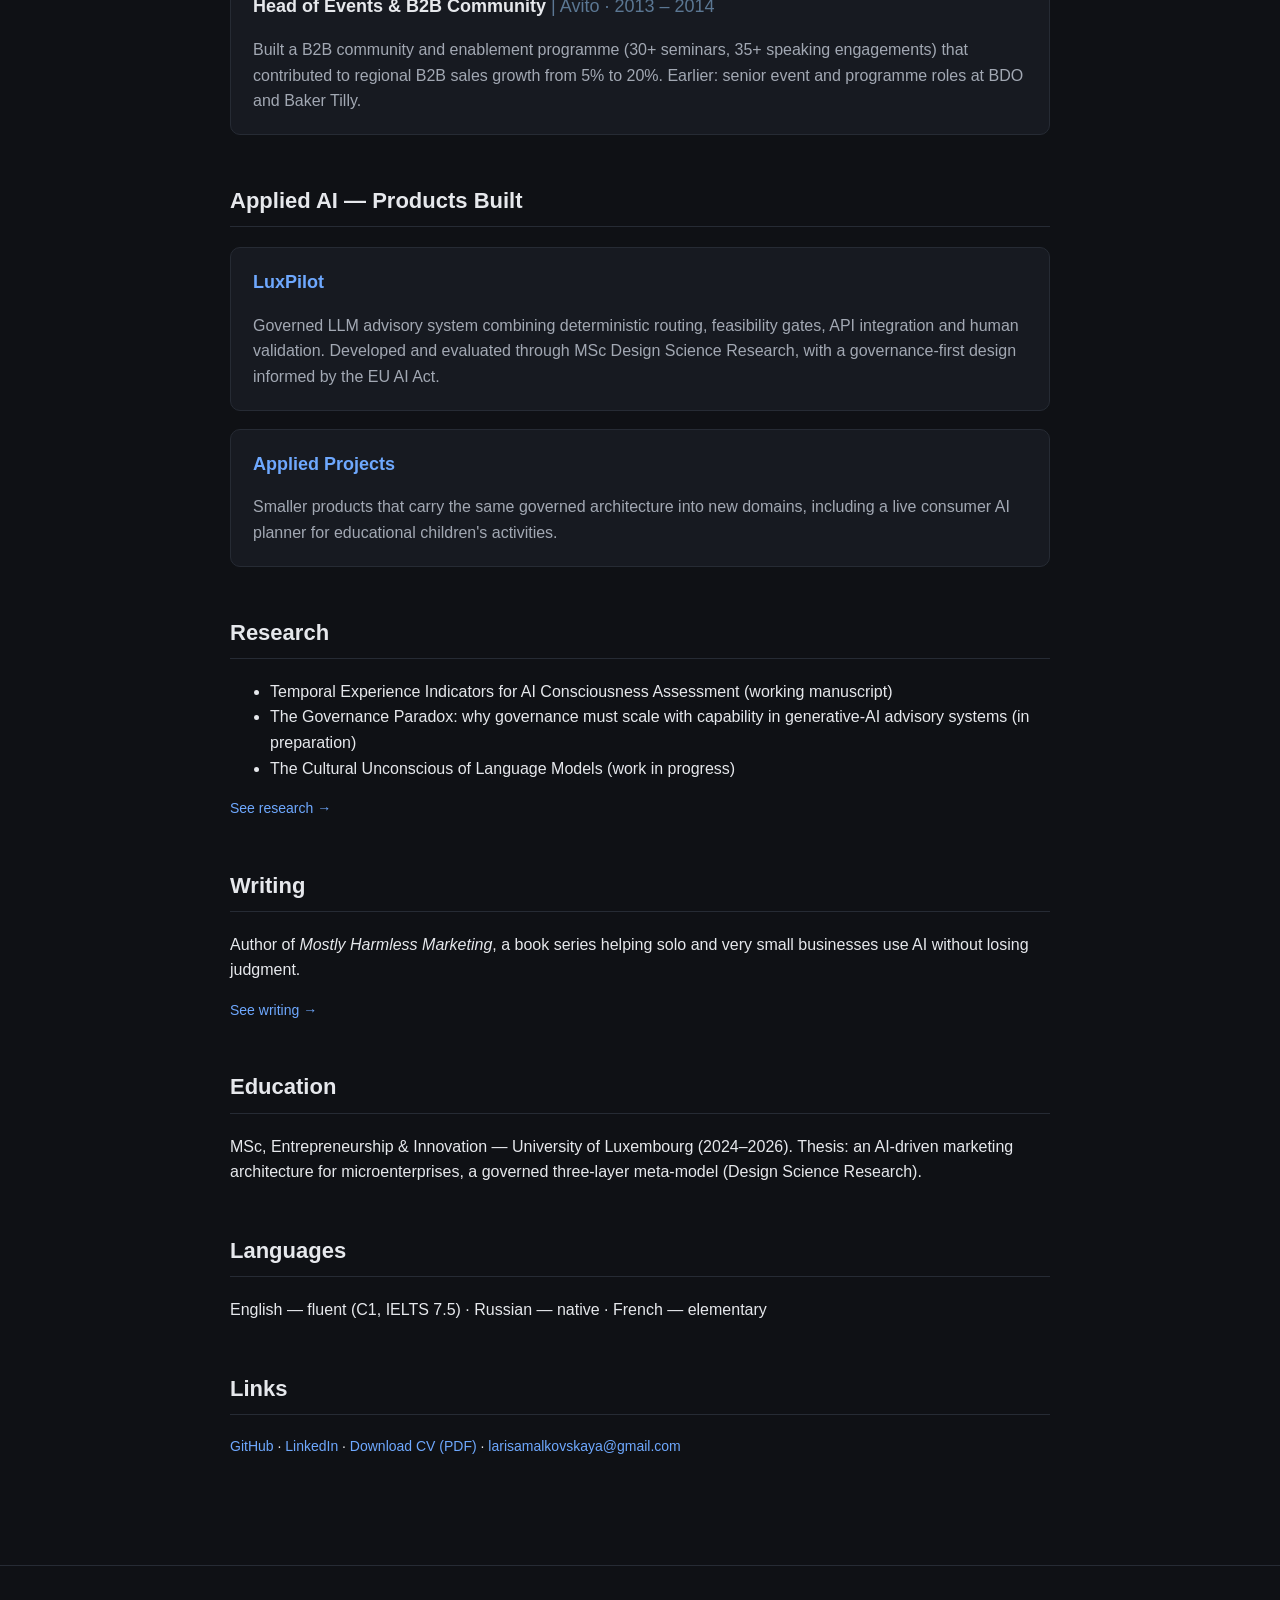
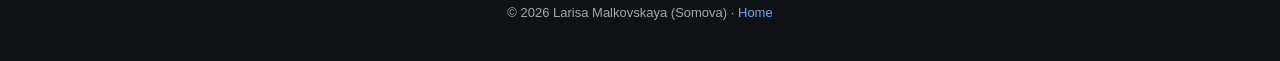
==== commit 732ad3e0: "Update cv.html" ====
--- a/cv.html
+++ b/cv.html
@@ -21,12 +21,12 @@
 <div class="hero-inner">
 <h1>Larisa Malkovskaya <span style="font-size:0.55em;color:#5B7793;font-weight:400;">(Somova)</span></h1>
 <p class="tagline">AI Partnerships · Business Development · Developer Ecosystems &amp; Adoption</p>
-<p>I own partner portfolios and the revenue they produce. Most recently I managed a portfolio of 20 technology partners, closed around €1M a year in partner agreements, reached €3M in 2025, kept every partner on renewal and exceeded target every year. I also build AI products directly, with graduate research on the governed adoption of AI.</p>
+<p>I own partner portfolios and the revenue they produce. Most recently I managed a portfolio of 20 technology partners, closed around €1M a year in partner agreements, reached €3M in 2025, achieved full renewal among partners eligible for renewal, and exceeded target every year. I also build AI products directly, with graduate research on the governed adoption of AI.</p>
 
 <div style="display:flex;flex-wrap:wrap;gap:2rem;margin:1.8rem 0;">
-  <div><div style="font-size:1.8rem;font-weight:700;line-height:1;">~€1M<span style="font-size:1rem;font-weight:400;">/yr</span></div><div style="font-size:0.8rem;color:#5B7793;">closed, peak €3M (2025)</div></div>
+  <div><div style="font-size:1.8rem;font-weight:700;line-height:1;">~€1M<span style="font-size:1rem;font-weight:400;">/yr</span></div><div style="font-size:0.8rem;color:#5B7793;">closed on average, €3M in 2025</div></div>
   <div><div style="font-size:1.8rem;font-weight:700;line-height:1;">20</div><div style="font-size:0.8rem;color:#5B7793;">partner portfolio</div></div>
-  <div><div style="font-size:1.8rem;font-weight:700;line-height:1;">100%</div><div style="font-size:0.8rem;color:#5B7793;">renewal, 90% expansion</div></div>
+  <div><div style="font-size:1.8rem;font-weight:700;line-height:1;">100%</div><div style="font-size:0.8rem;color:#5B7793;">renewal, 90% expansion (2022–2025)</div></div>
   <div><div style="font-size:1.8rem;font-weight:700;line-height:1;">0 → 700+</div><div style="font-size:0.8rem;color:#5B7793;">conference built from scratch</div></div>
 </div>
 
@@ -40,28 +40,28 @@
 <h2>Experience</h2>
 
 <article class="card">
-<h3>Founder &amp; AI Builder — LuxPilot <span style="color:#5B7793;font-weight:400;">· 2024 – present</span></h3>
-<p>Built LuxPilot, a governed LLM advisory system, developed and defended as part of my MSc research at the University of Luxembourg, and shipped a second AI product applying the same architecture. In parallel, advise deep-tech and AI companies on partnerships, go-to-market, and AI adoption.</p>
+<h3>Independent AI Product &amp; GTM Consultant <span style="color:#5B7793;font-weight:400;">· 2024 – present</span></h3>
+<p>Built and launched two governed LLM products alongside MSc research, including LuxPilot, an advisory system with a deterministic governance layer. Advise deep-tech and AI companies on partner strategy, go-to-market and AI adoption, working directly with technical teams and founders.</p>
 </article>
 
 <article class="card">
-<h3>Partner Strategy Lead / Senior Account Manager <span style="color:#5B7793;font-weight:400;">· 2022 – 2025</span></h3>
-<p>Managed a portfolio of 20 technology partners and closed around €1M a year in partner agreements, reaching €3M in 2025. Average agreement around €50K, largest around €300K. Exceeded my annual target every year, by at least 10 percent. Kept 100 percent of partners on renewal, with 90 percent expanding their commitment by at least 20 percent year on year. Ran a four-month average deal cycle with 10 to 20 opportunities in the pipeline, and led project teams of up to 10 people.</p>
+<h3>Partner Strategy Lead / Senior Account Manager <span style="color:#5B7793;font-weight:400;">| Tech Internals · 2022 – 2025</span></h3>
+<p>Managed a portfolio of 20 technology partners and closed around €1M a year in partner agreements, reaching €3M in 2025. Average agreement around €50K, largest around €300K. Exceeded my annual target every year, by at least 10 percent. Achieved 100% renewal among partners eligible for renewal, with 90% expanding their commitment by at least 20% year on year. Ran a four-month average deal cycle with 10 to 20 opportunities in the pipeline, and led project teams of up to 10 people.</p>
 <p>Owned multi-year partner strategies, usually planned one to three years ahead, built around each partner's actual business goal: hiring senior engineers, driving B2B or B2D product adoption, or entering a new technical community. Designed and ran the full activation programme to deliver that goal, including conference presence and technical activations, the partner's own events, content planning for regional developer publications such as Habr, speaker placement, and community touchpoints across the year. Partners included Nebius and Exness.</p>
 </article>
 
 <article class="card">
-<h3>Senior Consultant, Partnerships &amp; Developer Conferences — Ontico <span style="color:#5B7793;font-weight:400;">· 2020 – 2022</span></h3>
-<p>Recruited and managed key partner relationships, using flagship developer conferences as ecosystem, enablement and demand-generation engines.</p>
+<h3>Senior Consultant, Partnerships &amp; Developer Conferences <span style="color:#5B7793;font-weight:400;">| Ontico · 2020 – 2022</span></h3>
+<p>Recruited and managed key partner relationships, using flagship developer conferences as ecosystem, enablement and demand-generation engines. Delivered the same retention pattern: partners renewed and grew their commitment year on year.</p>
 </article>
 
 <article class="card">
-<h3>Head of Communications &amp; Developer Ecosystem — Postgres Professional <span style="color:#5B7793;font-weight:400;">· 2015 – 2020</span></h3>
+<h3>Head of Communications &amp; Developer Ecosystem <span style="color:#5B7793;font-weight:400;">| Postgres Professional · 2015 – 2020</span></h3>
 <p>Built the developer ecosystem for a leading PostgreSQL vendor and launched its flagship conference (PGConf), growing it from zero to 700+ attendees with a programme budget of around €215K. Trusted advisor to partners, developers and CTOs.</p>
 </article>
 
 <article class="card">
-<h3>Head of Events &amp; B2B Community — Avito <span style="color:#5B7793;font-weight:400;">· 2013 – 2014</span></h3>
+<h3>Head of Events &amp; B2B Community <span style="color:#5B7793;font-weight:400;">| Avito · 2013 – 2014</span></h3>
 <p>Built a B2B community and enablement programme (30+ seminars, 35+ speaking engagements) that contributed to regional B2B sales growth from 5% to 20%. Earlier: senior event and programme roles at BDO and Baker Tilly.</p>
 </article>
 </section>
@@ -70,7 +70,7 @@
 <h2>Applied AI — Products Built</h2>
 <article class="card">
 <h3><a href="luxpilot.html">LuxPilot</a></h3>
-<p>Governed LLM advisory system for microenterprises: a deterministic rule engine sits between user and model, so generation happens only under quality gates and human validation. Developed and defended as part of my Master's research at the University of Luxembourg.</p>
+<p>Governed LLM advisory system combining deterministic routing, feasibility gates, API integration and human validation. Developed and evaluated through MSc Design Science Research, with a governance-first design informed by the EU AI Act.</p>
 </article>
 <article class="card">
 <h3><a href="projects.html">Applied Projects</a></h3>
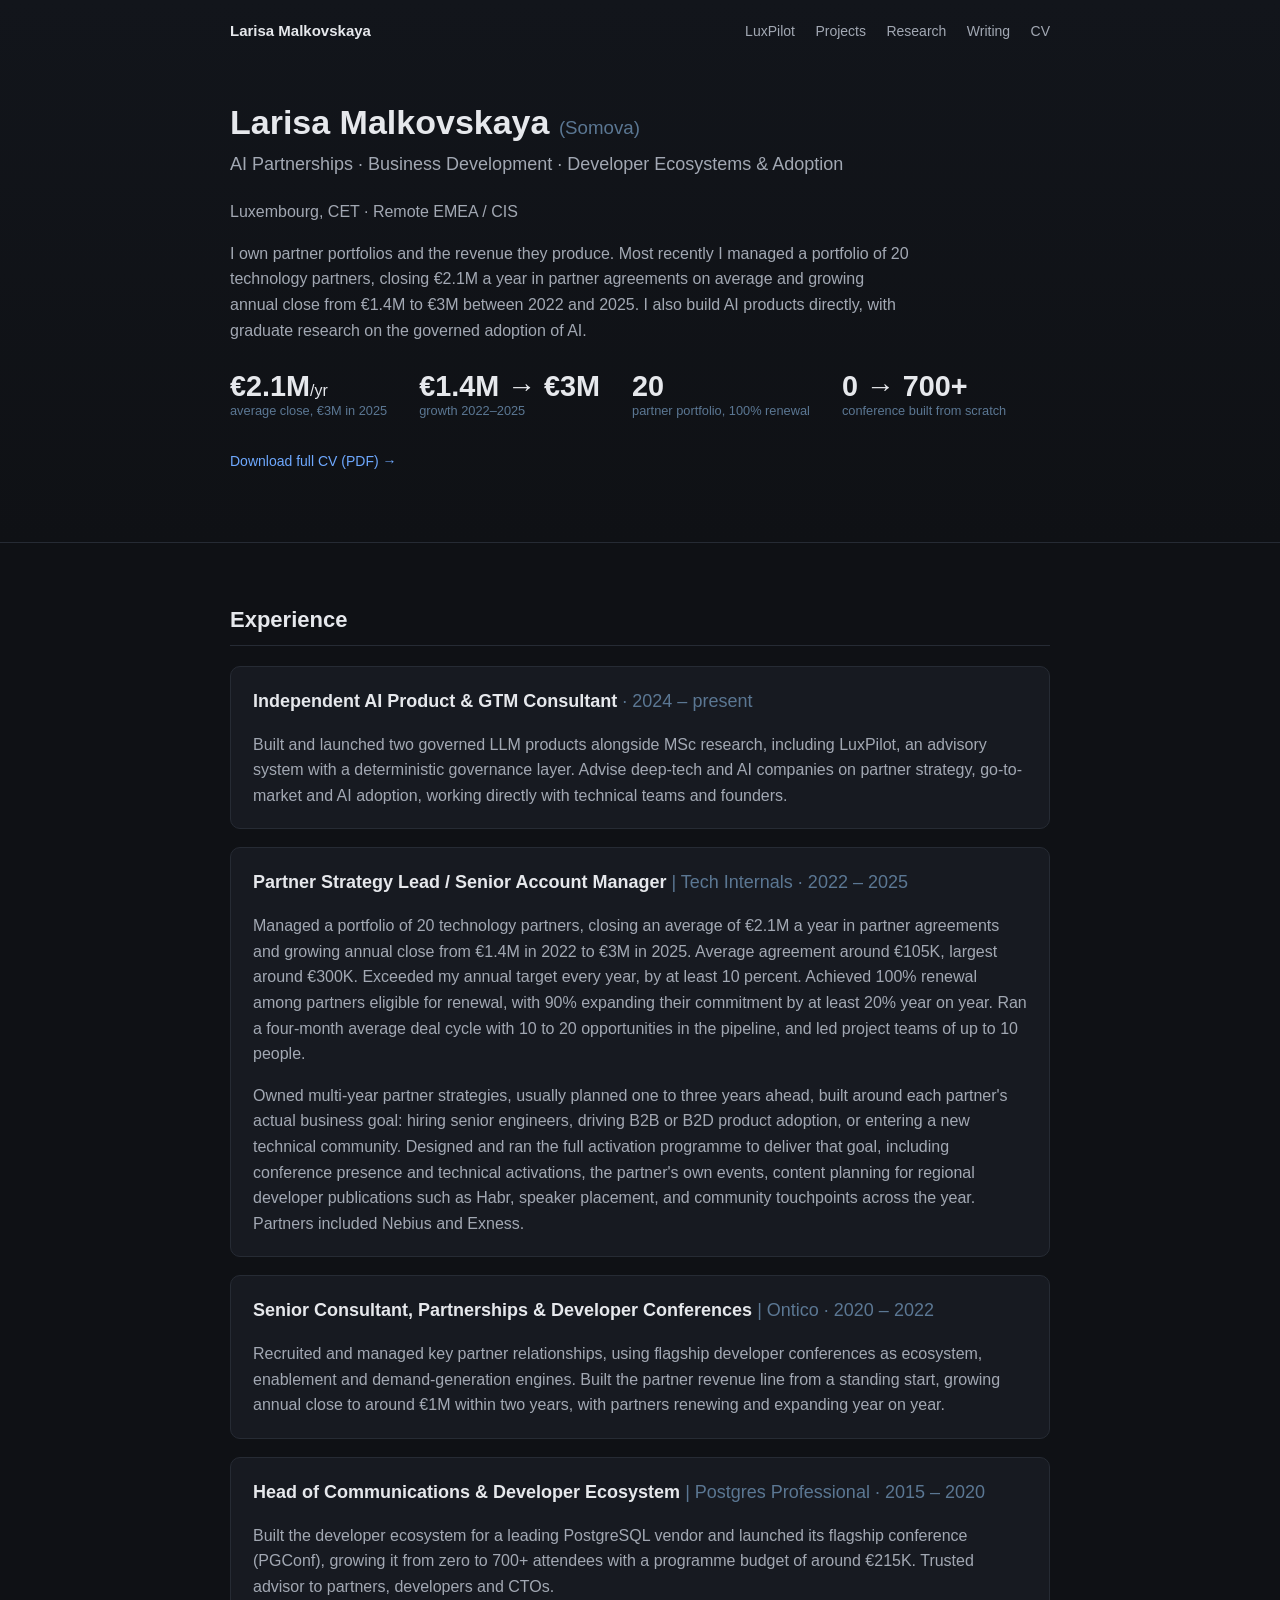
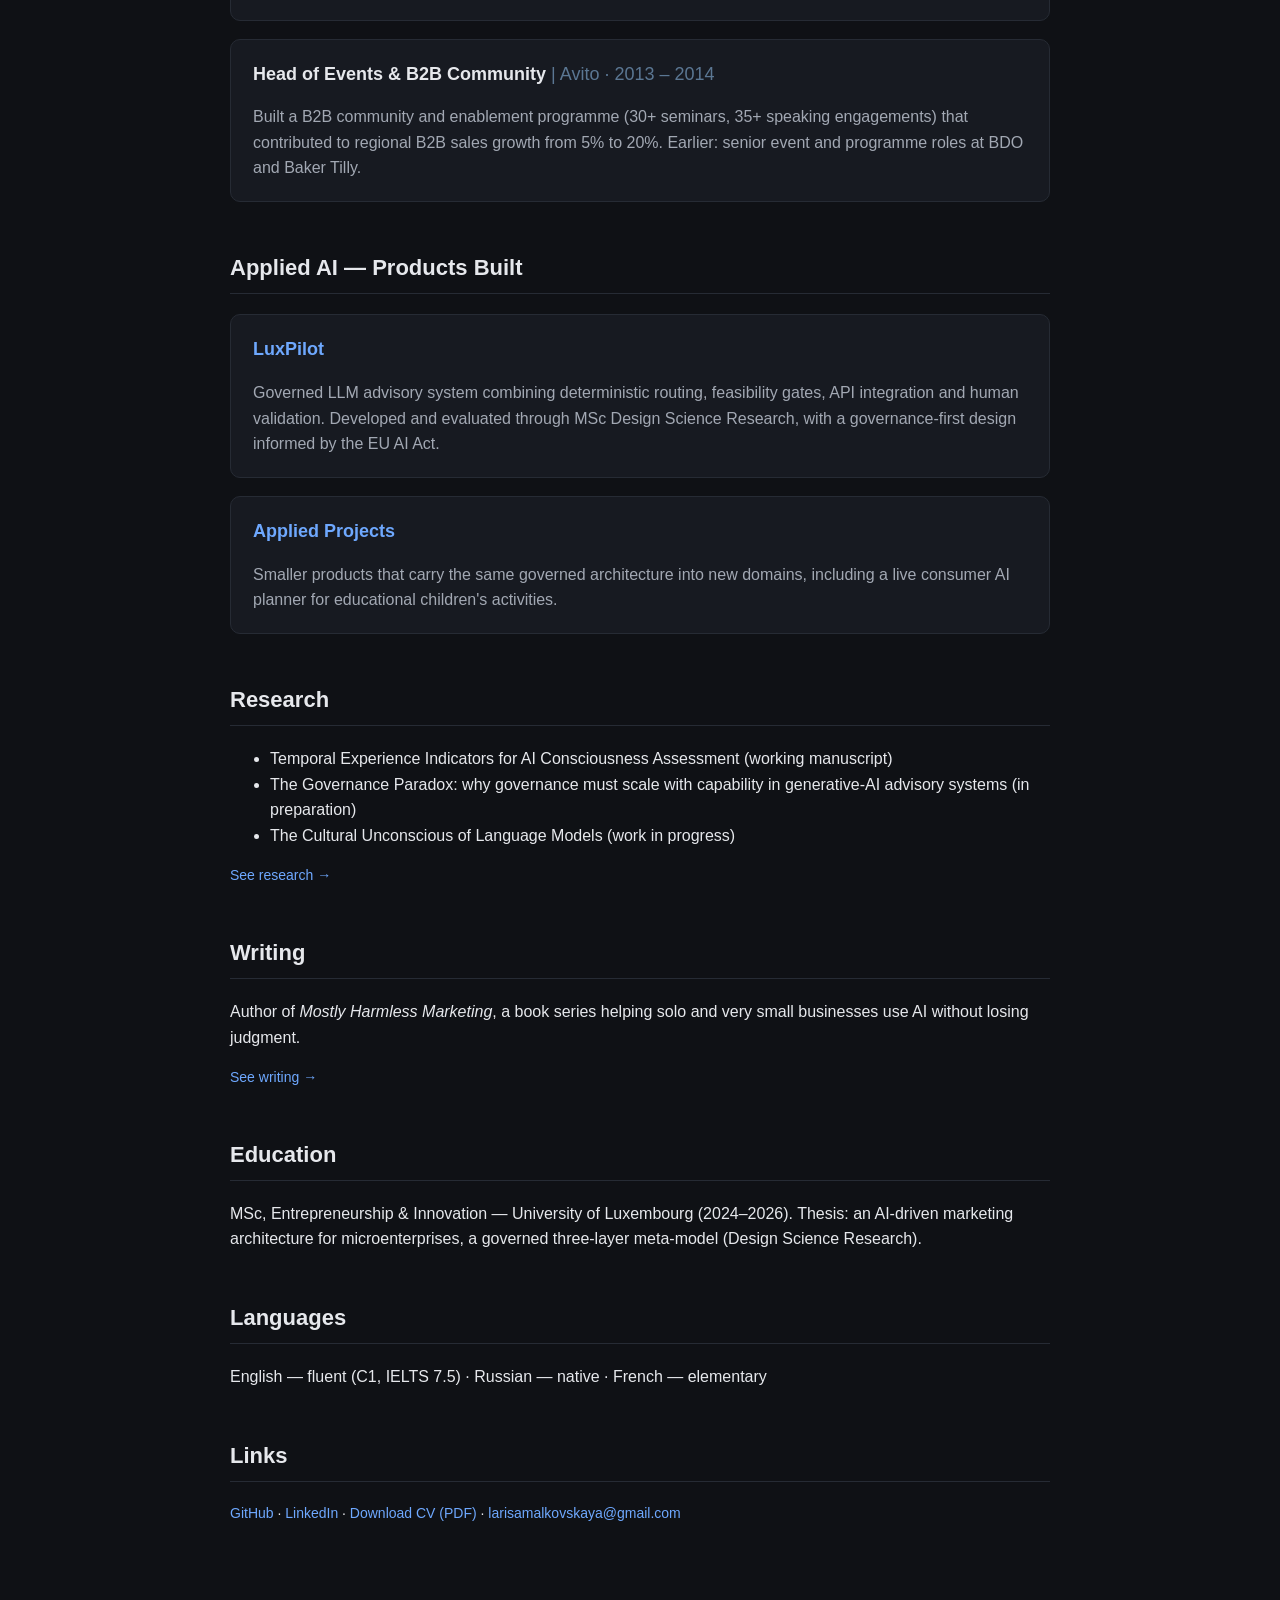
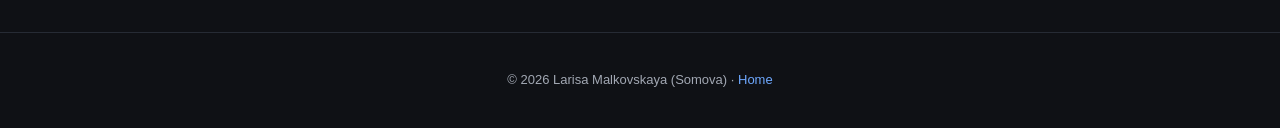
==== commit 9614524f: "Update cv.html" ====
--- a/cv.html
+++ b/cv.html
@@ -21,12 +21,13 @@
 <div class="hero-inner">
 <h1>Larisa Malkovskaya <span style="font-size:0.55em;color:#5B7793;font-weight:400;">(Somova)</span></h1>
 <p class="tagline">AI Partnerships · Business Development · Developer Ecosystems &amp; Adoption</p>
-<p>I own partner portfolios and the revenue they produce. Most recently I managed a portfolio of 20 technology partners, closed around €1M a year in partner agreements, reached €3M in 2025, achieved full renewal among partners eligible for renewal, and exceeded target every year. I also build AI products directly, with graduate research on the governed adoption of AI.</p>
+<p>Luxembourg, CET · Remote EMEA / CIS</p>
+<p>I own partner portfolios and the revenue they produce. Most recently I managed a portfolio of 20 technology partners, closing €2.1M a year in partner agreements on average and growing annual close from €1.4M to €3M between 2022 and 2025. I also build AI products directly, with graduate research on the governed adoption of AI.</p>
 
 <div style="display:flex;flex-wrap:wrap;gap:2rem;margin:1.8rem 0;">
-  <div><div style="font-size:1.8rem;font-weight:700;line-height:1;">~€1M<span style="font-size:1rem;font-weight:400;">/yr</span></div><div style="font-size:0.8rem;color:#5B7793;">closed on average, €3M in 2025</div></div>
-  <div><div style="font-size:1.8rem;font-weight:700;line-height:1;">20</div><div style="font-size:0.8rem;color:#5B7793;">partner portfolio</div></div>
-  <div><div style="font-size:1.8rem;font-weight:700;line-height:1;">100%</div><div style="font-size:0.8rem;color:#5B7793;">renewal, 90% expansion (2022–2025)</div></div>
+  <div><div style="font-size:1.8rem;font-weight:700;line-height:1;">€2.1M<span style="font-size:1rem;font-weight:400;">/yr</span></div><div style="font-size:0.8rem;color:#5B7793;">average close, €3M in 2025</div></div>
+  <div><div style="font-size:1.8rem;font-weight:700;line-height:1;">€1.4M → €3M</div><div style="font-size:0.8rem;color:#5B7793;">growth 2022–2025</div></div>
+  <div><div style="font-size:1.8rem;font-weight:700;line-height:1;">20</div><div style="font-size:0.8rem;color:#5B7793;">partner portfolio, 100% renewal</div></div>
   <div><div style="font-size:1.8rem;font-weight:700;line-height:1;">0 → 700+</div><div style="font-size:0.8rem;color:#5B7793;">conference built from scratch</div></div>
 </div>
 
@@ -46,13 +47,13 @@
 
 <article class="card">
 <h3>Partner Strategy Lead / Senior Account Manager <span style="color:#5B7793;font-weight:400;">| Tech Internals · 2022 – 2025</span></h3>
-<p>Managed a portfolio of 20 technology partners and closed around €1M a year in partner agreements, reaching €3M in 2025. Average agreement around €50K, largest around €300K. Exceeded my annual target every year, by at least 10 percent. Achieved 100% renewal among partners eligible for renewal, with 90% expanding their commitment by at least 20% year on year. Ran a four-month average deal cycle with 10 to 20 opportunities in the pipeline, and led project teams of up to 10 people.</p>
+<p>Managed a portfolio of 20 technology partners, closing an average of €2.1M a year in partner agreements and growing annual close from €1.4M in 2022 to €3M in 2025. Average agreement around €105K, largest around €300K. Exceeded my annual target every year, by at least 10 percent. Achieved 100% renewal among partners eligible for renewal, with 90% expanding their commitment by at least 20% year on year. Ran a four-month average deal cycle with 10 to 20 opportunities in the pipeline, and led project teams of up to 10 people.</p>
 <p>Owned multi-year partner strategies, usually planned one to three years ahead, built around each partner's actual business goal: hiring senior engineers, driving B2B or B2D product adoption, or entering a new technical community. Designed and ran the full activation programme to deliver that goal, including conference presence and technical activations, the partner's own events, content planning for regional developer publications such as Habr, speaker placement, and community touchpoints across the year. Partners included Nebius and Exness.</p>
 </article>
 
 <article class="card">
 <h3>Senior Consultant, Partnerships &amp; Developer Conferences <span style="color:#5B7793;font-weight:400;">| Ontico · 2020 – 2022</span></h3>
-<p>Recruited and managed key partner relationships, using flagship developer conferences as ecosystem, enablement and demand-generation engines. Delivered the same retention pattern: partners renewed and grew their commitment year on year.</p>
+<p>Recruited and managed key partner relationships, using flagship developer conferences as ecosystem, enablement and demand-generation engines. Built the partner revenue line from a standing start, growing annual close to around €1M within two years, with partners renewing and expanding year on year.</p>
 </article>
 
 <article class="card">
